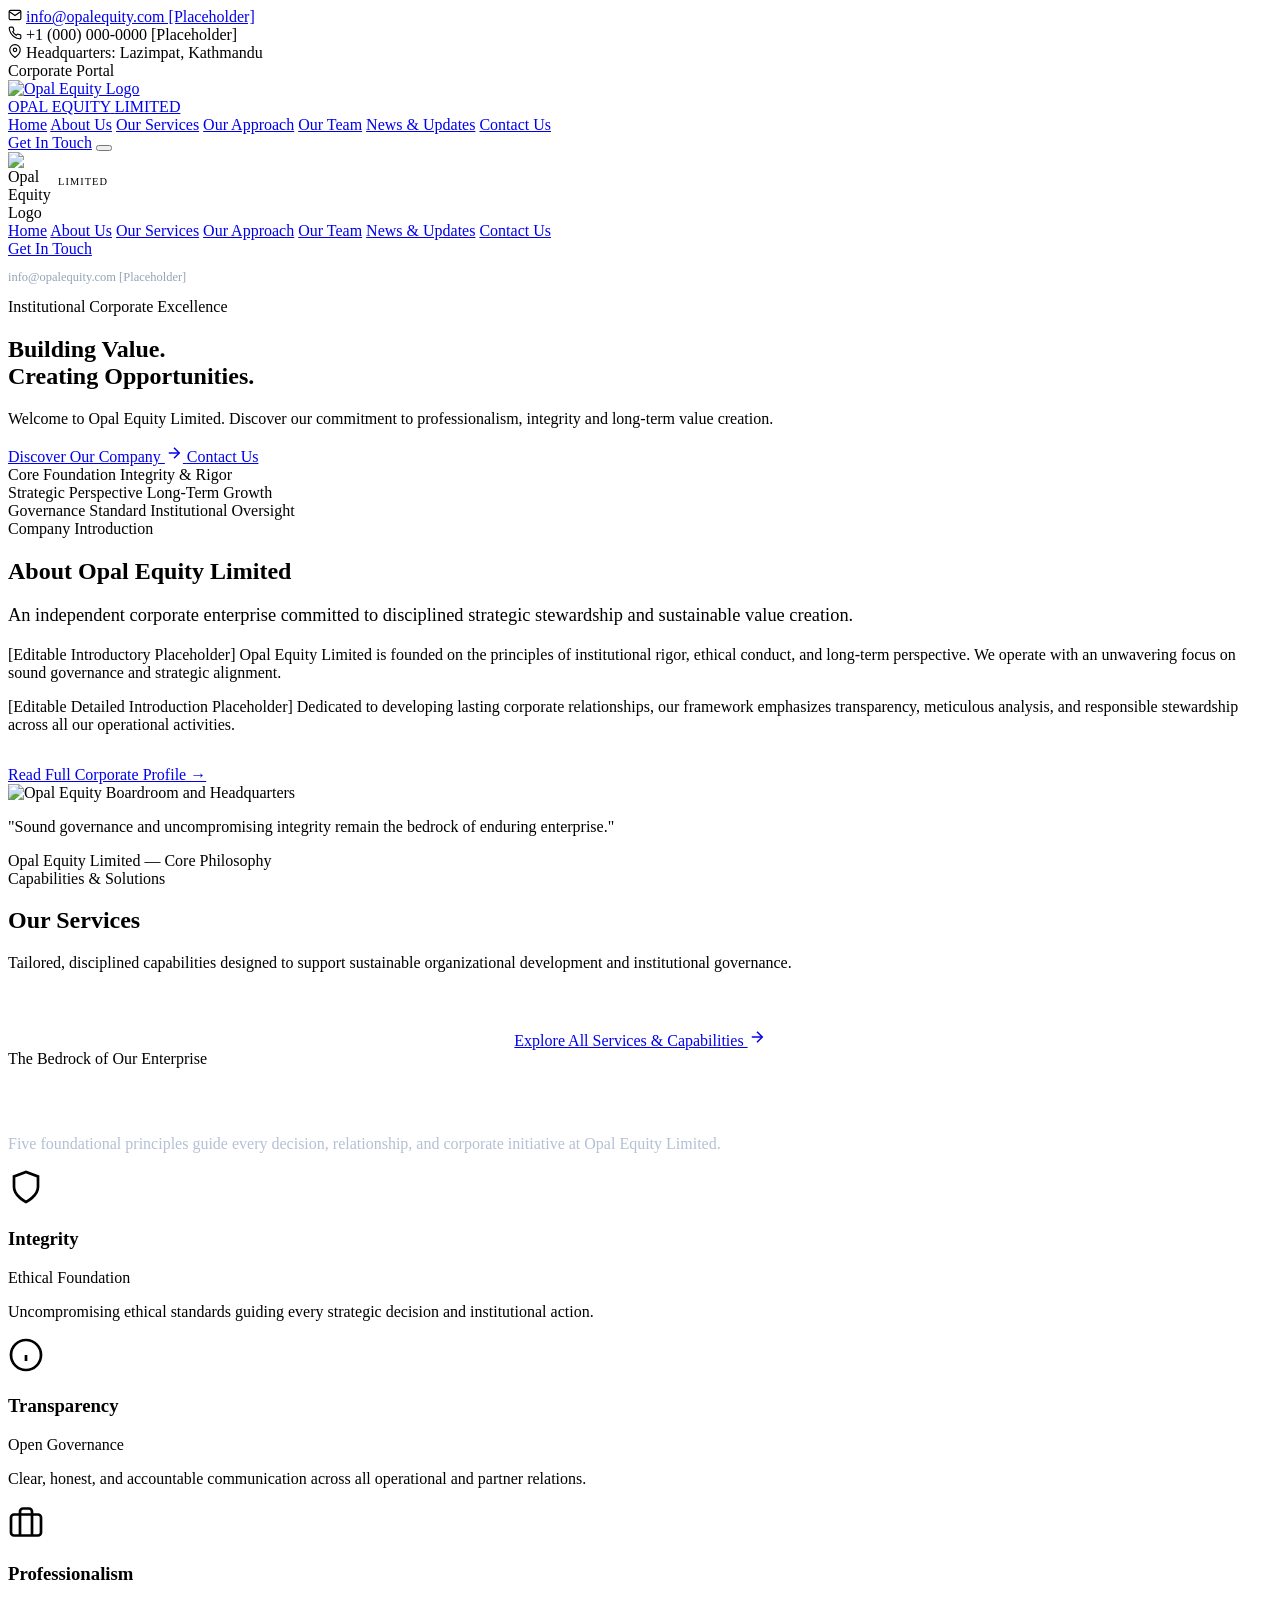
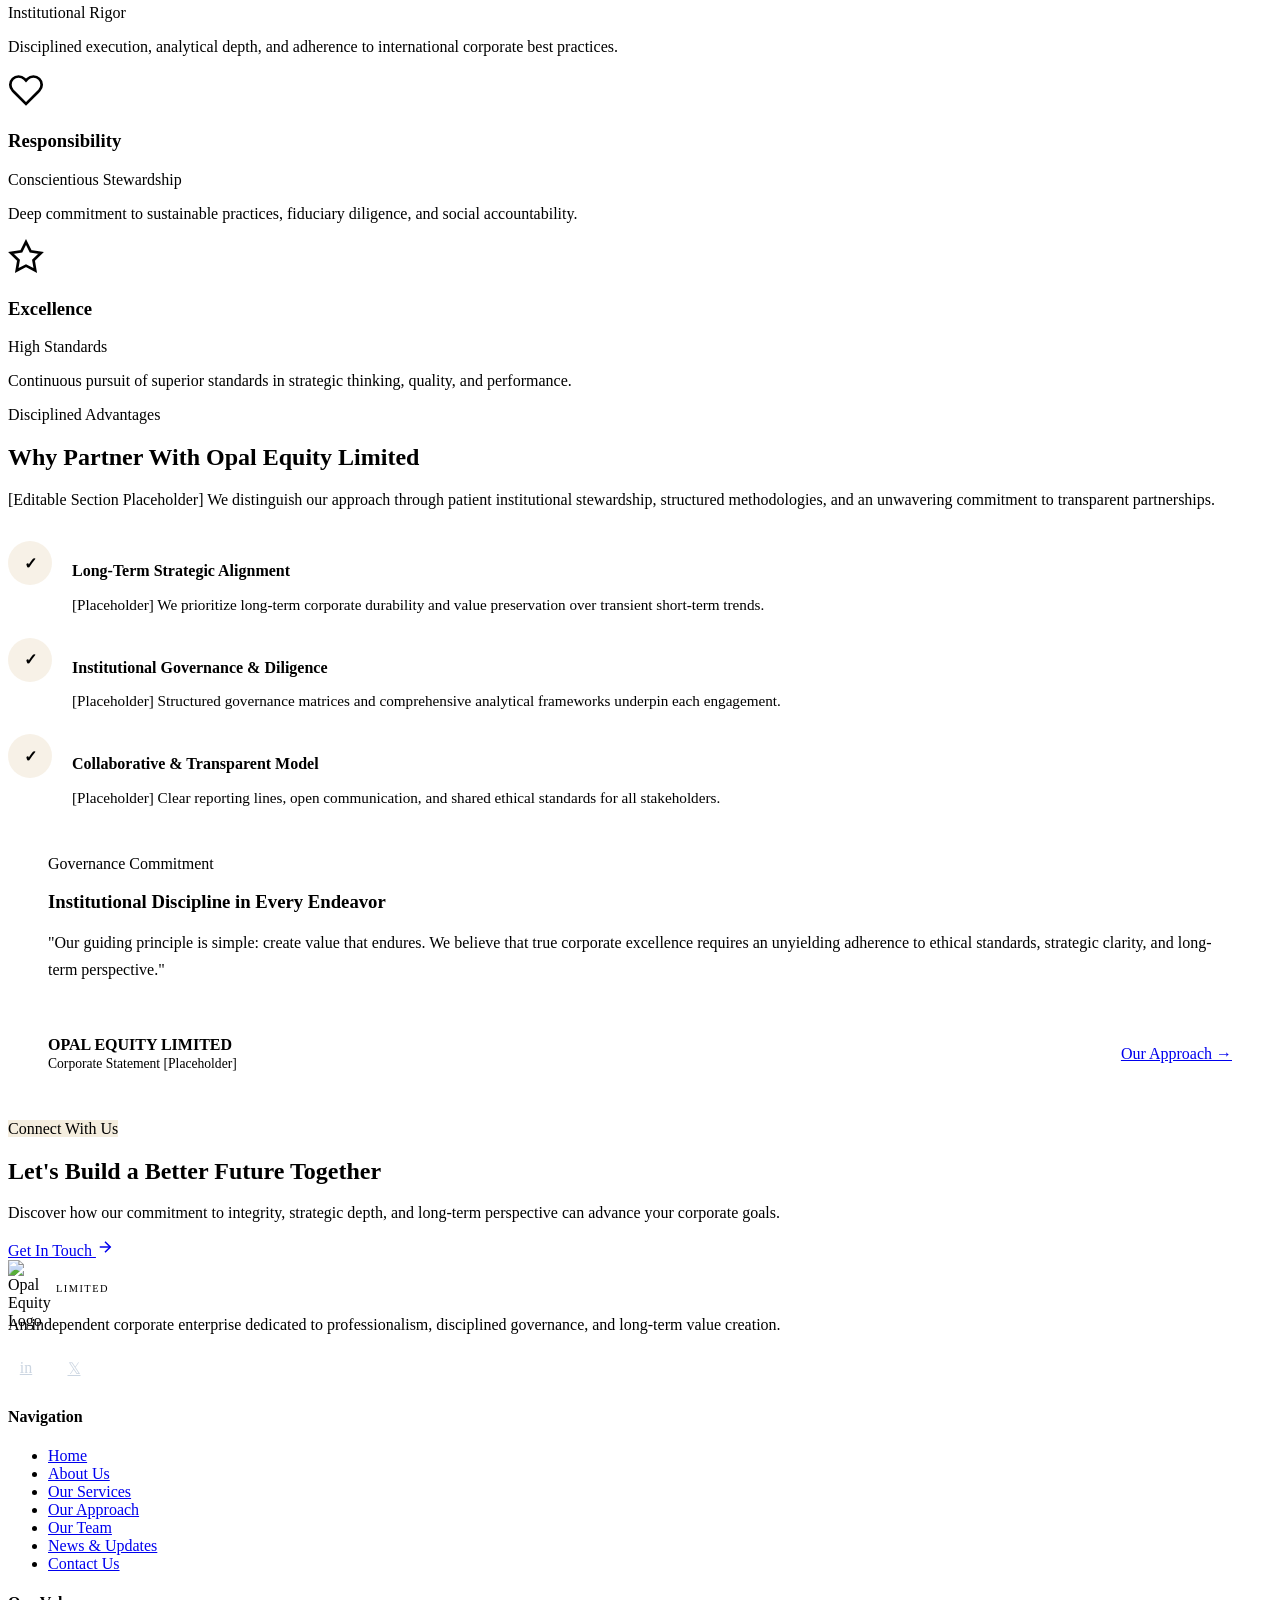
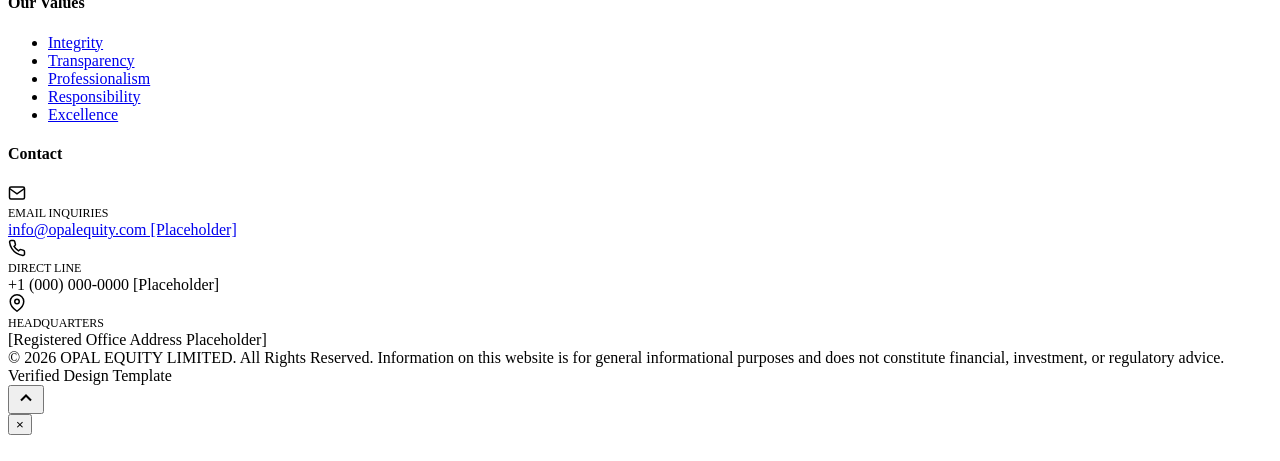
==== index.html @ 4bb08df6 "uploaded all file" ====
<!DOCTYPE html>
<html lang="en">

<head>
  <meta charset="UTF-8">
  <meta name="viewport" content="width=device-width, initial-scale=1.0">
  <title>OPAL EQUITY LIMITED — Building Value. Creating Opportunities.</title>
  <meta name="description"
    content="Welcome to Opal Equity Limited. Discover our commitment to professionalism, integrity and long-term value creation across international corporate initiatives.">
  <meta name="keywords"
    content="Opal Equity Limited, Corporate Advisory, Governance, Equity, Professional Stewardship, Strategic Thinking">

  <!-- Favicon / Brand Icon -->
  <link rel="icon" type="image/png" href="images/logo.png">

  <!-- Master Stylesheet -->
  <link rel="stylesheet" href="css/style.css">
</head>

<body>

  <!-- ==============================================================================
       TOP BAR (Direct Contact Placeholders & Status)
       ============================================================================== -->
  <div class="top-bar">
    <div class="container top-bar-inner">
      <div class="top-bar-left">
        <div class="top-bar-item">
          <!-- Email Placeholder -->
          <svg width="14" height="14" viewBox="0 0 24 24" fill="none" stroke="currentColor" stroke-width="2">
            <path d="M4 4h16c1.1 0 2 .9 2 2v12c0 1.1-.9 2-2 2H4c-1.1 0-2-.9-2-2V6c0-1.1.9-2 2-2z"></path>
            <polyline points="22,6 12,13 2,6"></polyline>
          </svg>
          <a href="mailto:info@opalequity.com" data-content-key="contact.email">info@opalequity.com [Placeholder]</a>
        </div>
        <div class="top-bar-item">
          <!-- Phone Placeholder -->
          <svg width="14" height="14" viewBox="0 0 24 24" fill="none" stroke="currentColor" stroke-width="2">
            <path
              d="M22 16.92v3a2 2 0 0 1-2.18 2 19.79 19.79 0 0 1-8.63-3.07 19.5 19.5 0 0 1-6-6 19.79 19.79 0 0 1-3.07-8.67A2 2 0 0 1 4.11 2h3a2 2 0 0 1 2 1.72 12.84 12.84 0 0 0 .7 2.81 2 2 0 0 1-.45 2.11L8.09 9.91a16 16 0 0 0 6 6l1.27-1.27a2 2 0 0 1 2.11-.45 12.84 12.84 0 0 0 2.81.7A2 2 0 0 1 22 16.92z">
            </path>
          </svg>
          <span data-content-key="contact.phone">+1 (000) 000-0000 [Placeholder]</span>
        </div>
      </div>
      <div class="top-bar-right">
        <div class="top-bar-item">
          <svg width="14" height="14" viewBox="0 0 24 24" fill="none" stroke="currentColor" stroke-width="2">
            <path d="M21 10c0 7-9 13-9 13s-9-6-9-13a9 9 0 0 1 18 0z"></path>
            <circle cx="12" cy="10" r="3"></circle>
          </svg>
          <span>Headquarters: Lazimpat, Kathmandu</span>
        </div>
        <span class="top-bar-badge">Corporate Portal</span>
      </div>
    </div>
  </div>

  <!-- ==============================================================================
       SITE HEADER & NAVIGATION MENU
       ============================================================================== -->
  <header class="site-header" id="site-header">
    <div class="container header-inner">
      <!-- Company Brand & Logo -->
      <a href="index.html" class="brand-logo" aria-label="Opal Equity Limited Home">
        <div class="brand-emblem">
          <img src="images/logo.png" alt="Opal Equity Logo">
        </div>
        <div class="brand-text-block">
          <span class="brand-title">OPAL EQUITY</span>
          <span class="brand-subtitle">LIMITED</span>
        </div>
      </a>

      <!-- Desktop Navigation Menu -->
      <nav class="nav-menu" aria-label="Primary Navigation">
        <a href="index.html" class="nav-link">Home</a>
        <a href="about.html" class="nav-link">About Us</a>
        <a href="services.html" class="nav-link">Our Services</a>
        <a href="approach.html" class="nav-link">Our Approach</a>
        <a href="team.html" class="nav-link">Our Team</a>
        <a href="news.html" class="nav-link">News & Updates</a>
        <a href="contact.html" class="nav-link">Contact Us</a>
      </nav>

      <!-- Header Action Button -->
      <div class="header-action">
        <a href="contact.html" class="btn btn-primary btn-sm">Get In Touch</a>

        <!-- Mobile Navigation Toggle Button -->
        <button class="mobile-nav-toggle" aria-label="Toggle navigation menu" aria-expanded="false">
          <span></span>
          <span></span>
          <span></span>
        </button>
      </div>
    </div>
  </header>

  <!-- Mobile Drawer Menu -->
  <div class="mobile-nav-backdrop"></div>
  <aside class="mobile-nav-drawer" aria-label="Mobile Navigation">
    <div>
      <div style="display: flex; align-items: center; gap: 0.75rem; margin-bottom: 2rem;">
        <div class="brand-emblem" style="width: 38px; height: 38px;">
          <img src="images/logo.png" alt="Opal Equity Logo">
        </div>
        <div>
          <div style="font-weight: 700; color: #fff; font-size: 1.05rem;">OPAL EQUITY</div>
          <div style="font-size: 0.65rem; color: var(--accent-gold); letter-spacing: 0.1em;">LIMITED</div>
        </div>
      </div>
      <nav class="mobile-nav-links">
        <a href="index.html" class="nav-link">Home</a>
        <a href="about.html" class="nav-link">About Us</a>
        <a href="services.html" class="nav-link">Our Services</a>
        <a href="approach.html" class="nav-link">Our Approach</a>
        <a href="team.html" class="nav-link">Our Team</a>
        <a href="news.html" class="nav-link">News & Updates</a>
        <a href="contact.html" class="nav-link">Contact Us</a>
      </nav>
    </div>
    <div class="mobile-drawer-footer">
      <a href="contact.html" class="btn btn-primary" style="width: 100%; margin-bottom: 1rem;">Get In Touch</a>
      <p style="font-size: 0.78rem; color: #94A3B8;">info@opalequity.com [Placeholder]</p>
    </div>
  </aside>

  <!-- ==============================================================================
       MAIN CONTENT
       ============================================================================== -->
  <main>

    <!-- SECTION 1: HERO SECTION -->
    <section class="hero-section" id="hero">
      <div class="hero-overlay-grid"></div>
      <div class="container">
        <div class="hero-content">
          <div class="hero-badge">
            <span class="hero-badge-dot"></span>
            <span>Institutional Corporate Excellence</span>
          </div>

          <!-- Main Hero Heading -->
          <h1 class="hero-title">Building Value.<br>Creating Opportunities.</h1>

          <!-- Subtitle -->
          <p class="hero-subtitle" data-content-key="company.heroSubtitle">
            Welcome to Opal Equity Limited. Discover our commitment to professionalism, integrity and long-term value
            creation.
          </p>

          <!-- Action Buttons -->
          <div class="btn-group">
            <a href="about.html" class="btn btn-primary">
              Discover Our Company
              <svg width="18" height="18" viewBox="0 0 24 24" fill="none" stroke="currentColor" stroke-width="2">
                <line x1="5" y1="12" x2="19" y2="12"></line>
                <polyline points="12 5 19 12 12 19"></polyline>
              </svg>
            </a>
            <a href="contact.html" class="btn btn-secondary">
              Contact Us
            </a>
          </div>

          <!-- Bottom Pillars Strip -->
          <div class="hero-pillars-strip">
            <div class="hero-pillar-item">
              <span class="hero-pillar-label">Core Foundation</span>
              <span class="hero-pillar-value">Integrity & Rigor</span>
            </div>
            <div class="hero-pillar-item">
              <span class="hero-pillar-label">Strategic Perspective</span>
              <span class="hero-pillar-value">Long-Term Growth</span>
            </div>
            <div class="hero-pillar-item">
              <span class="hero-pillar-label">Governance Standard</span>
              <span class="hero-pillar-value">Institutional Oversight</span>
            </div>
          </div>
        </div>
      </div>
    </section>

    <!-- SECTION 2: COMPANY INTRODUCTION -->
    <section class="section section-white" id="intro">
      <div class="container">
        <div class="grid-2">
          <div>
            <span class="section-subtitle">Company Introduction</span>
            <h2 class="section-title">About Opal Equity Limited</h2>
            <div class="gold-divider"></div>

            <!-- Introductory paragraph placeholder -->
            <p style="font-size: 1.15rem; font-weight: 500; color: var(--primary-navy); margin-bottom: 1.25rem;">
              An independent corporate enterprise committed to disciplined strategic stewardship and sustainable value
              creation.
            </p>
            <p data-content-key="company.introSummary">
              [Editable Introductory Placeholder] Opal Equity Limited is founded on the principles of institutional
              rigor, ethical conduct, and long-term perspective. We operate with an unwavering focus on sound governance
              and strategic alignment.
            </p>
            <p data-content-key="company.introFull">
              [Editable Detailed Introduction Placeholder] Dedicated to developing lasting corporate relationships, our
              framework emphasizes transparency, meticulous analysis, and responsible stewardship across all our
              operational activities.
            </p>

            <div style="margin-top: 2rem;">
              <a href="about.html" class="btn btn-outline-navy">
                Read Full Corporate Profile →
              </a>
            </div>
          </div>

          <!-- Intro Media / Visual Card -->
          <div>
            <div class="about-image-frame">
              <img src="images/about-image.jpg" alt="Opal Equity Boardroom and Headquarters" loading="lazy">
              <div class="about-quote-card">
                <p>"Sound governance and uncompromising integrity remain the bedrock of enduring enterprise."</p>
                <div class="about-quote-author">Opal Equity Limited — Core Philosophy</div>
              </div>
            </div>
          </div>
        </div>
      </div>
    </section>

    <!-- SECTION 3: OUR SERVICES (Preview Section) -->
    <section class="section section-light" id="services">
      <div class="container">
        <div class="section-header text-center">
          <span class="section-subtitle">Capabilities & Solutions</span>
          <h2 class="section-title">Our Services</h2>
          <div class="gold-divider"></div>
          <p class="section-description">
            Tailored, disciplined capabilities designed to support sustainable organizational development and
            institutional governance.
          </p>
        </div>

        <!-- Dynamic Services Grid (Populated via content.js or fallback) -->
        <div class="grid-3" id="opal-home-services-grid">
          <!-- Service cards are automatically rendered from js/content.js -->
        </div>

        <div style="text-align: center; margin-top: 3.5rem;">
          <a href="services.html" class="btn btn-primary">
            Explore All Services & Capabilities
            <svg width="18" height="18" viewBox="0 0 24 24" fill="none" stroke="currentColor" stroke-width="2">
              <line x1="5" y1="12" x2="19" y2="12"></line>
              <polyline points="12 5 19 12 12 19"></polyline>
            </svg>
          </a>
        </div>
      </div>
    </section>

    <!-- SECTION 4: OUR VALUES -->
    <section class="section section-dark" id="values">
      <div class="container">
        <div class="section-header text-center">
          <span class="section-subtitle">The Bedrock of Our Enterprise</span>
          <h2 class="section-title" style="color: #fff;">Our Core Values</h2>
          <div class="gold-divider"></div>
          <p class="section-description" style="color: #B4C0D4;">
            Five foundational principles guide every decision, relationship, and corporate initiative at Opal Equity
            Limited.
          </p>
        </div>

        <div class="grid-5">
          <!-- 1. Integrity -->
          <div class="value-card card-dark">
            <div class="value-card-icon">
              <svg width="36" height="36" viewBox="0 0 24 24" fill="none" stroke="currentColor" stroke-width="1.8">
                <path d="M12 22s8-4 8-10V5l-8-3-8 3v7c0 6 8 10 8 10z"></path>
              </svg>
            </div>
            <h3 class="value-card-title">Integrity</h3>
            <div class="value-card-subtitle">Ethical Foundation</div>
            <p class="value-card-desc">Uncompromising ethical standards guiding every strategic decision and
              institutional action.</p>
          </div>

          <!-- 2. Transparency -->
          <div class="value-card card-dark">
            <div class="value-card-icon">
              <svg width="36" height="36" viewBox="0 0 24 24" fill="none" stroke="currentColor" stroke-width="1.8">
                <circle cx="12" cy="12" r="10"></circle>
                <line x1="12" y1="16" x2="12" y2="12"></line>
                <line x1="12" y1="8" x2="12.01" y2="8"></line>
              </svg>
            </div>
            <h3 class="value-card-title">Transparency</h3>
            <div class="value-card-subtitle">Open Governance</div>
            <p class="value-card-desc">Clear, honest, and accountable communication across all operational and partner
              relations.</p>
          </div>

          <!-- 3. Professionalism -->
          <div class="value-card card-dark">
            <div class="value-card-icon">
              <svg width="36" height="36" viewBox="0 0 24 24" fill="none" stroke="currentColor" stroke-width="1.8">
                <rect x="2" y="7" width="20" height="14" rx="2" ry="2"></rect>
                <path d="M16 21V5a2 2 0 0 0-2-2h-4a2 2 0 0 0-2 2v16"></path>
              </svg>
            </div>
            <h3 class="value-card-title">Professionalism</h3>
            <div class="value-card-subtitle">Institutional Rigor</div>
            <p class="value-card-desc">Disciplined execution, analytical depth, and adherence to international corporate
              best practices.</p>
          </div>

          <!-- 4. Responsibility -->
          <div class="value-card card-dark">
            <div class="value-card-icon">
              <svg width="36" height="36" viewBox="0 0 24 24" fill="none" stroke="currentColor" stroke-width="1.8">
                <path
                  d="M20.84 4.61a5.5 5.5 0 0 0-7.78 0L12 5.67l-1.06-1.06a5.5 5.5 0 0 0-7.78 7.78l1.06 1.06L12 21.23l7.78-7.78 1.06-1.06a5.5 5.5 0 0 0 0-7.78z">
                </path>
              </svg>
            </div>
            <h3 class="value-card-title">Responsibility</h3>
            <div class="value-card-subtitle">Conscientious Stewardship</div>
            <p class="value-card-desc">Deep commitment to sustainable practices, fiduciary diligence, and social
              accountability.</p>
          </div>

          <!-- 5. Excellence -->
          <div class="value-card card-dark">
            <div class="value-card-icon">
              <svg width="36" height="36" viewBox="0 0 24 24" fill="none" stroke="currentColor" stroke-width="1.8">
                <polygon
                  points="12 2 15.09 8.26 22 9.27 17 14.14 18.18 21.02 12 17.77 5.82 21.02 7 14.14 2 9.27 8.91 8.26 12 2">
                </polygon>
              </svg>
            </div>
            <h3 class="value-card-title">Excellence</h3>
            <div class="value-card-subtitle">High Standards</div>
            <p class="value-card-desc">Continuous pursuit of superior standards in strategic thinking, quality, and
              performance.</p>
          </div>
        </div>
      </div>
    </section>

    <!-- SECTION 5: WHY CHOOSE US -->
    <section class="section section-white" id="why-choose-us">
      <div class="container">
        <div class="grid-2">
          <div>
            <span class="section-subtitle">Disciplined Advantages</span>
            <h2 class="section-title">Why Partner With Opal Equity Limited</h2>
            <div class="gold-divider"></div>

            <p style="margin-bottom: 2rem;">
              [Editable Section Placeholder] We distinguish our approach through patient institutional stewardship,
              structured methodologies, and an unwavering commitment to transparent partnerships.
            </p>

            <div style="display: flex; flex-direction: column; gap: 1.5rem;">
              <div style="display: flex; gap: 1.25rem;">
                <div
                  style="width: 44px; height: 44px; border-radius: 50%; background: rgba(198, 164, 92, 0.15); display: flex; align-items: center; justify-content: center; color: var(--accent-gold); flex-shrink: 0; font-weight: bold;">
                  ✓
                </div>
                <div>
                  <h4 style="margin-bottom: 0.3rem;">Long-Term Strategic Alignment</h4>
                  <p style="font-size: 0.95rem; color: var(--text-muted); margin-bottom: 0;">
                    [Placeholder] We prioritize long-term corporate durability and value preservation over transient
                    short-term trends.
                  </p>
                </div>
              </div>

              <div style="display: flex; gap: 1.25rem;">
                <div
                  style="width: 44px; height: 44px; border-radius: 50%; background: rgba(198, 164, 92, 0.15); display: flex; align-items: center; justify-content: center; color: var(--accent-gold); flex-shrink: 0; font-weight: bold;">
                  ✓
                </div>
                <div>
                  <h4 style="margin-bottom: 0.3rem;">Institutional Governance & Diligence</h4>
                  <p style="font-size: 0.95rem; color: var(--text-muted); margin-bottom: 0;">
                    [Placeholder] Structured governance matrices and comprehensive analytical frameworks underpin each
                    engagement.
                  </p>
                </div>
              </div>

              <div style="display: flex; gap: 1.25rem;">
                <div
                  style="width: 44px; height: 44px; border-radius: 50%; background: rgba(198, 164, 92, 0.15); display: flex; align-items: center; justify-content: center; color: var(--accent-gold); flex-shrink: 0; font-weight: bold;">
                  ✓
                </div>
                <div>
                  <h4 style="margin-bottom: 0.3rem;">Collaborative & Transparent Model</h4>
                  <p style="font-size: 0.95rem; color: var(--text-muted); margin-bottom: 0;">
                    [Placeholder] Clear reporting lines, open communication, and shared ethical standards for all
                    stakeholders.
                  </p>
                </div>
              </div>
            </div>
          </div>

          <!-- Feature Highlight Box -->
          <div>
            <div
              style="background: var(--bg-light); border: 1px solid var(--border-light); border-radius: var(--radius-md); padding: 3rem 2.5rem; position: relative; border-left: 4px solid var(--accent-gold);">
              <span class="placeholder-tag">Governance Commitment</span>
              <h3 style="margin-bottom: 1rem; color: var(--primary-navy);">Institutional Discipline in Every Endeavor
              </h3>
              <p style="color: var(--text-muted); font-size: 1rem; line-height: 1.7; margin-bottom: 1.75rem;">
                "Our guiding principle is simple: create value that endures. We believe that true corporate excellence
                requires an unyielding adherence to ethical standards, strategic clarity, and long-term perspective."
              </p>

              <div
                style="border-top: 1px solid var(--border-light); padding-top: 1.5rem; display: flex; justify-content: space-between; align-items: center;">
                <div>
                  <strong style="display: block; color: var(--primary-navy);">OPAL EQUITY LIMITED</strong>
                  <span style="font-size: 0.85rem; color: var(--accent-gold-dark);">Corporate Statement
                    [Placeholder]</span>
                </div>
                <a href="approach.html" class="learn-more-link">Our Approach →</a>
              </div>
            </div>
          </div>
        </div>
      </div>
    </section>

    <!-- SECTION 6: CALL TO ACTION (CTA) -->
    <section class="cta-banner">
      <div class="container cta-banner-content">
        <span class="placeholder-tag"
          style="background: rgba(198, 164, 92, 0.2); color: var(--accent-gold-light);">Connect With Us</span>
        <h2>Let's Build a Better Future Together</h2>
        <p>
          Discover how our commitment to integrity, strategic depth, and long-term perspective can advance your
          corporate goals.
        </p>
        <div>
          <a href="contact.html" class="btn btn-primary">
            Get In Touch
            <svg width="18" height="18" viewBox="0 0 24 24" fill="none" stroke="currentColor" stroke-width="2">
              <line x1="5" y1="12" x2="19" y2="12"></line>
              <polyline points="12 5 19 12 12 19"></polyline>
            </svg>
          </a>
        </div>
      </div>
    </section>

  </main>

  <!-- ==============================================================================
       FOOTER (Consistent Across All Pages)
       ============================================================================== -->
  <footer class="site-footer">
    <div class="container">
      <div class="footer-top">
        <!-- Col 1: Brand Info -->
        <div>
          <div style="display: flex; align-items: center; gap: 0.75rem; margin-bottom: 1.25rem;">
            <div class="brand-emblem" style="width: 36px; height: 36px;">
              <img src="images/logo.png" alt="Opal Equity Logo">
            </div>
            <div>
              <span
                style="font-family: var(--font-heading); font-weight: 700; color: #fff; font-size: 1.1rem; letter-spacing: 0.05em;">OPAL
                EQUITY</span>
              <span
                style="display: block; font-size: 0.65rem; color: var(--accent-gold); letter-spacing: 0.14em;">LIMITED</span>
            </div>
          </div>
          <p class="footer-desc">
            An independent corporate enterprise dedicated to professionalism, disciplined governance, and long-term
            value creation.
          </p>
          <div style="display: flex; gap: 0.75rem;">
            <!-- Social Placeholders -->
            <a href="#"
              style="width: 36px; height: 36px; border-radius: 50%; background: rgba(255, 255, 255, 0.08); display: flex; align-items: center; justify-content: center; color: #CBD5E1;"
              aria-label="LinkedIn Placeholder">in</a>
            <a href="#"
              style="width: 36px; height: 36px; border-radius: 50%; background: rgba(255, 255, 255, 0.08); display: flex; align-items: center; justify-content: center; color: #CBD5E1;"
              aria-label="Twitter Placeholder">𝕏</a>
          </div>
        </div>

        <!-- Col 2: Navigation Links -->
        <div>
          <h4 class="footer-col-title">Navigation</h4>
          <ul class="footer-links">
            <li><a href="index.html">Home</a></li>
            <li><a href="about.html">About Us</a></li>
            <li><a href="services.html">Our Services</a></li>
            <li><a href="approach.html">Our Approach</a></li>
            <li><a href="team.html">Our Team</a></li>
            <li><a href="news.html">News & Updates</a></li>
            <li><a href="contact.html">Contact Us</a></li>
          </ul>
        </div>

        <!-- Col 3: Core Governance & Approach -->
        <div>
          <h4 class="footer-col-title">Our Values</h4>
          <ul class="footer-links">
            <li><a href="approach.html#integrity">Integrity</a></li>
            <li><a href="approach.html#transparency">Transparency</a></li>
            <li><a href="approach.html#professionalism">Professionalism</a></li>
            <li><a href="approach.html#responsibility">Responsibility</a></li>
            <li><a href="approach.html#excellence">Excellence</a></li>
          </ul>
        </div>

        <!-- Col 4: Contact Information Placeholders -->
        <div>
          <h4 class="footer-col-title">Contact</h4>
          <div class="footer-contact-item">
            <svg width="18" height="18" viewBox="0 0 24 24" fill="none" stroke="currentColor" stroke-width="2">
              <path d="M4 4h16c1.1 0 2 .9 2 2v12c0 1.1-.9 2-2 2H4c-1.1 0-2-.9-2-2V6c0-1.1.9-2 2-2z"></path>
              <polyline points="22,6 12,13 2,6"></polyline>
            </svg>
            <div>
              <span
                style="display: block; font-size: 0.75rem; text-transform: uppercase; color: var(--accent-gold);">Email
                Inquiries</span>
              <a href="mailto:info@opalequity.com" data-content-key="contact.email">info@opalequity.com
                [Placeholder]</a>
            </div>
          </div>
          <div class="footer-contact-item">
            <svg width="18" height="18" viewBox="0 0 24 24" fill="none" stroke="currentColor" stroke-width="2">
              <path
                d="M22 16.92v3a2 2 0 0 1-2.18 2 19.79 19.79 0 0 1-8.63-3.07 19.5 19.5 0 0 1-6-6 19.79 19.79 0 0 1-3.07-8.67A2 2 0 0 1 4.11 2h3a2 2 0 0 1 2 1.72 12.84 12.84 0 0 0 .7 2.81 2 2 0 0 1-.45 2.11L8.09 9.91a16 16 0 0 0 6 6l1.27-1.27a2 2 0 0 1 2.11-.45 12.84 12.84 0 0 0 2.81.7A2 2 0 0 1 22 16.92z">
              </path>
            </svg>
            <div>
              <span
                style="display: block; font-size: 0.75rem; text-transform: uppercase; color: var(--accent-gold);">Direct
                Line</span>
              <span data-content-key="contact.phone">+1 (000) 000-0000 [Placeholder]</span>
            </div>
          </div>
          <div class="footer-contact-item">
            <svg width="18" height="18" viewBox="0 0 24 24" fill="none" stroke="currentColor" stroke-width="2">
              <path d="M21 10c0 7-9 13-9 13s-9-6-9-13a9 9 0 0 1 18 0z"></path>
              <circle cx="12" cy="10" r="3"></circle>
            </svg>
            <div>
              <span
                style="display: block; font-size: 0.75rem; text-transform: uppercase; color: var(--accent-gold);">Headquarters</span>
              <span>[Registered Office Address Placeholder]</span>
            </div>
          </div>
        </div>
      </div>

      <!-- Footer Bottom Strip -->
      <div class="footer-bottom">
        <div class="footer-bottom-inner">
          <div class="footer-legal-note">
            &copy; 2026 OPAL EQUITY LIMITED. All Rights Reserved. Information on this website is for general
            informational purposes and does not constitute financial, investment, or regulatory advice.
          </div>
          <div>
            <span class="placeholder-tag">Verified Design Template</span>
          </div>
        </div>
      </div>
    </div>
  </footer>

  <!-- Floating Back to Top Button -->
  <button class="back-to-top" aria-label="Back to top">
    <svg width="20" height="20" viewBox="0 0 24 24" fill="none" stroke="currentColor" stroke-width="2.5">
      <polyline points="18 15 12 9 6 15"></polyline>
    </svg>
  </button>

  <!-- Interactive Modal Container -->
  <div class="modal-overlay" id="opal-modal" role="dialog" aria-modal="true">
    <div class="modal-box">
      <button class="modal-close-btn" aria-label="Close dialog">&times;</button>
      <div class="modal-subtitle"
        style="font-size: 0.8rem; font-weight: 700; text-transform: uppercase; letter-spacing: 0.1em; color: var(--accent-gold); margin-bottom: 0.5rem;">
      </div>
      <h3 class="modal-title" style="font-size: 1.6rem; color: var(--primary-navy); margin-bottom: 1.5rem;"></h3>
      <div class="modal-body"></div>
    </div>
  </div>

  <!-- JavaScript Files -->
  <script src="js/content.js"></script>
  <script src="js/script.js"></script>
</body>

</html>
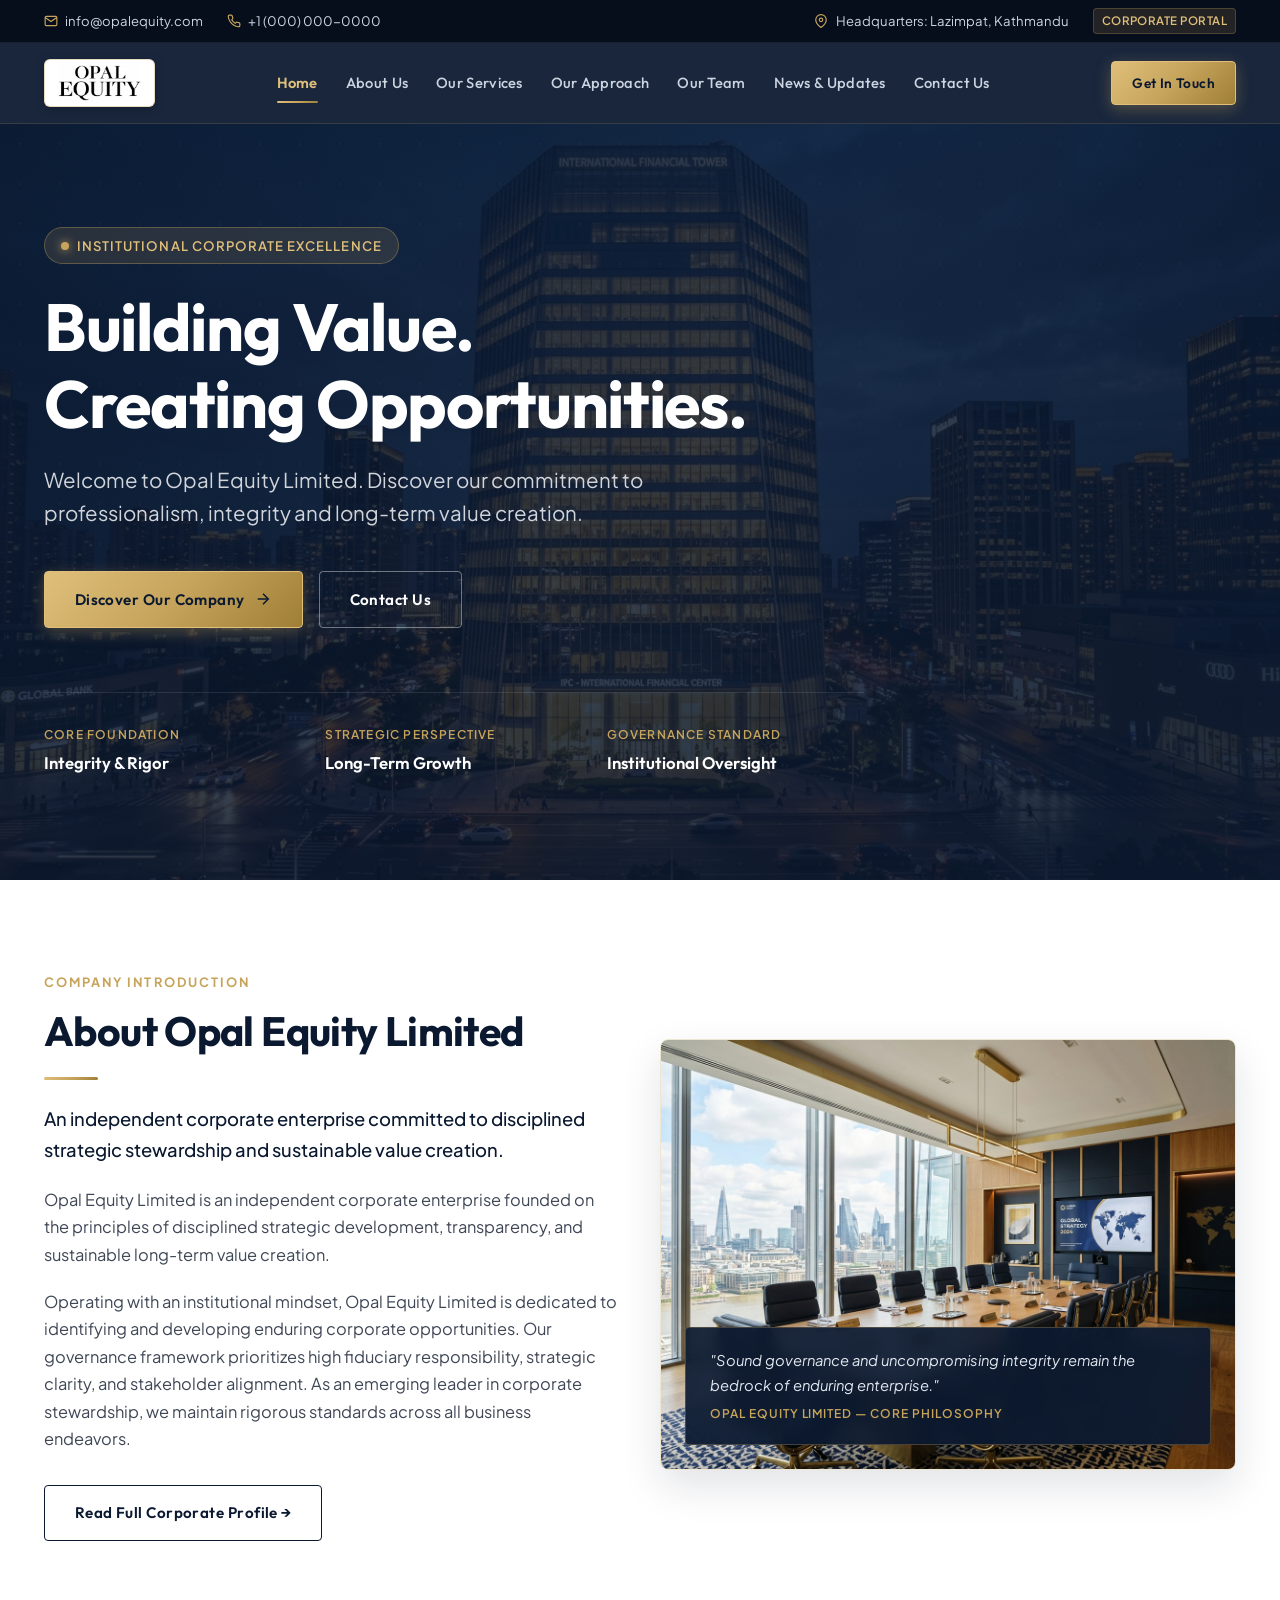
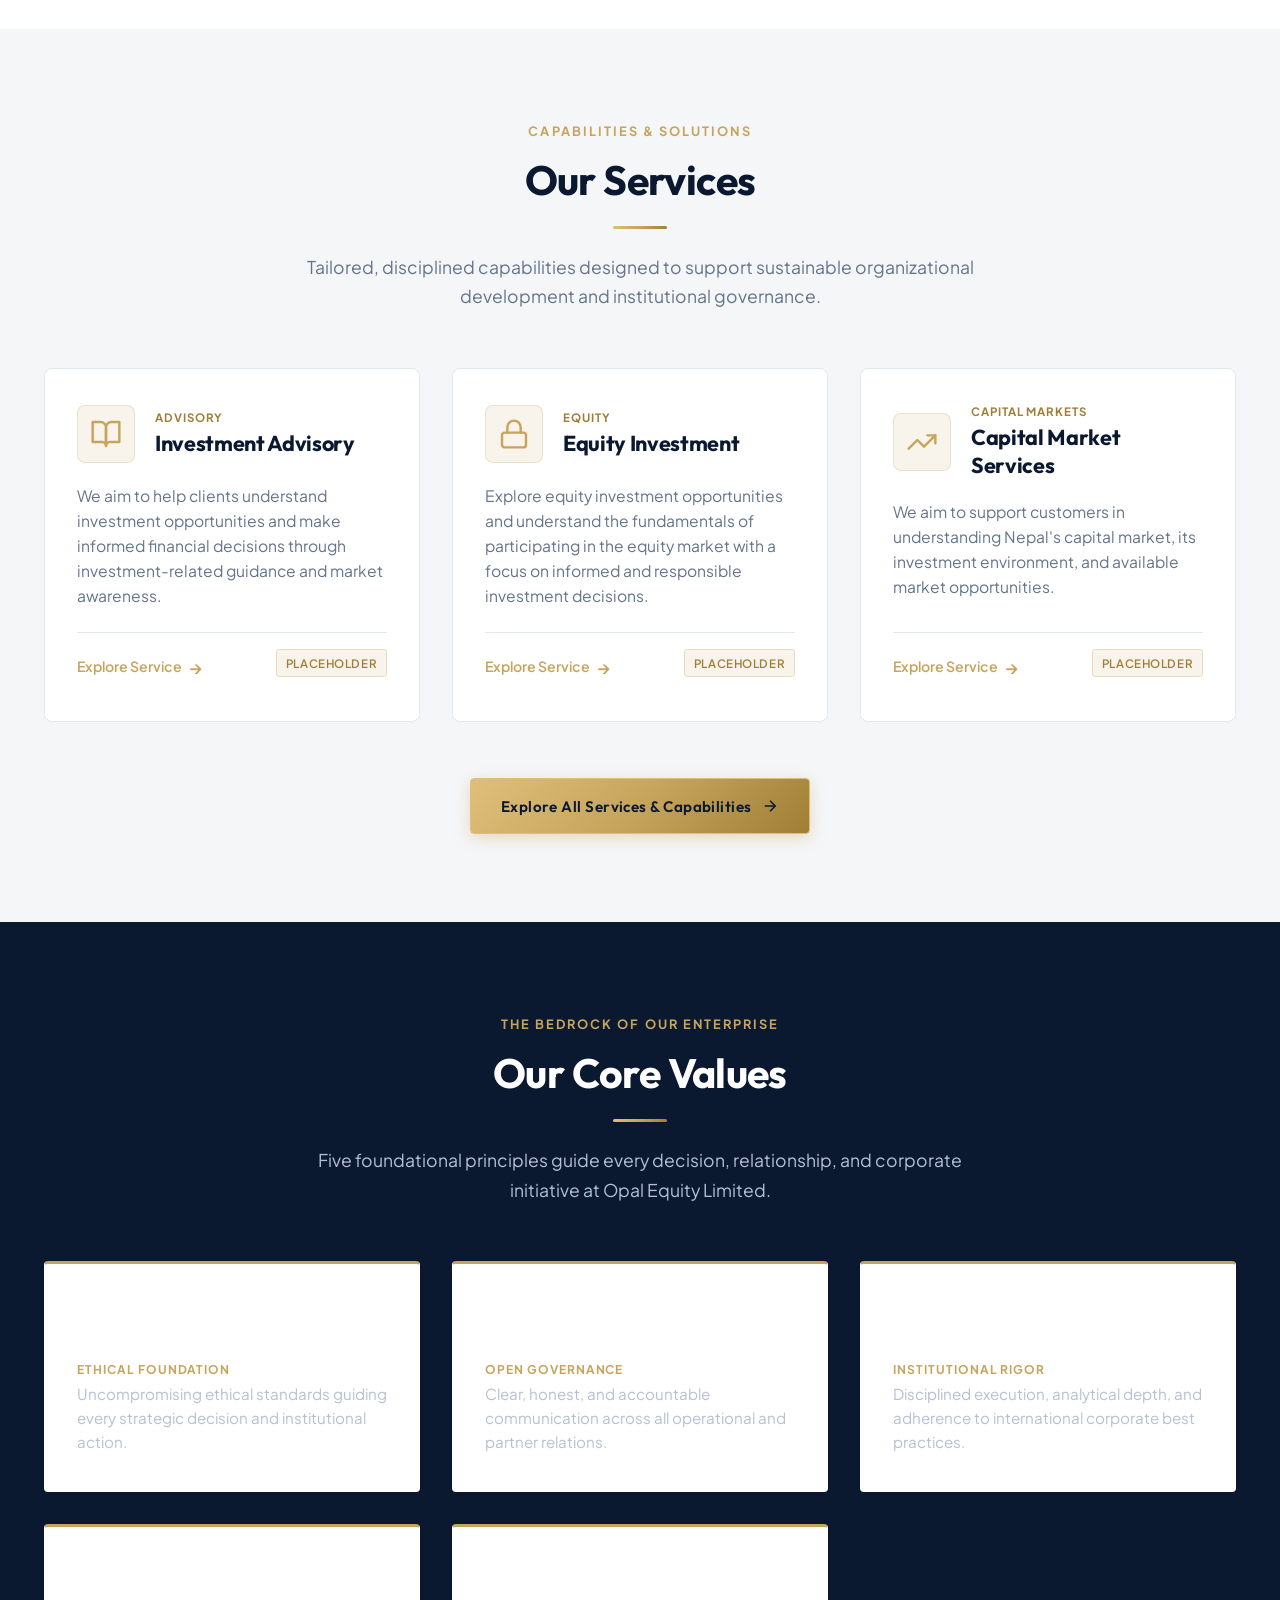
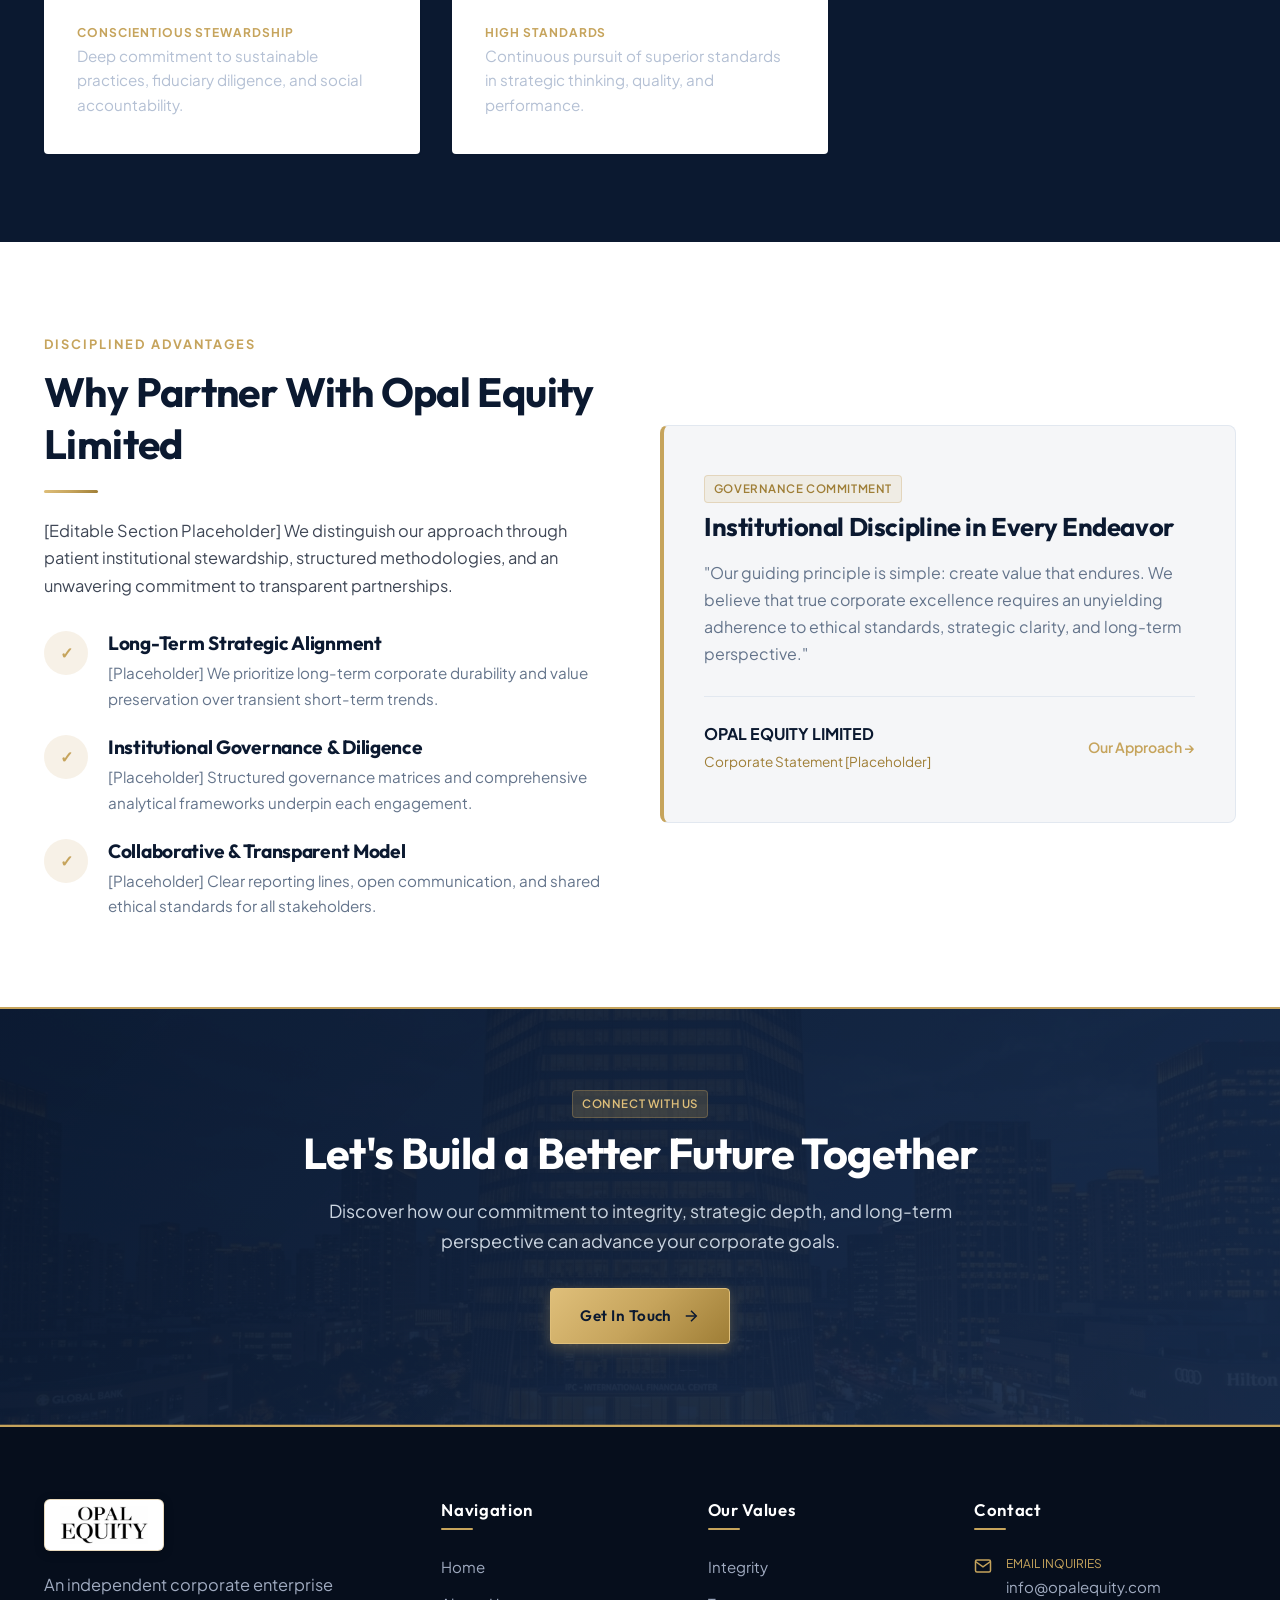
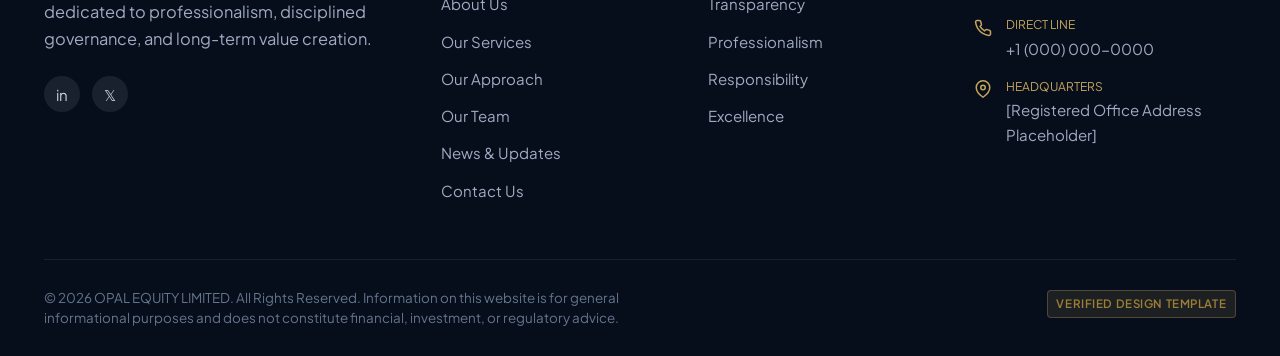
==== commit ff87731d: "Update logo in header and footer across all pages with newly provided logo" ====
--- a/index.html
+++ b/index.html
@@ -63,13 +63,7 @@
     <div class="container header-inner">
       <!-- Company Brand & Logo -->
       <a href="index.html" class="brand-logo" aria-label="Opal Equity Limited Home">
-        <div class="brand-emblem">
-          <img src="images/logo.png" alt="Opal Equity Logo">
-        </div>
-        <div class="brand-text-block">
-          <span class="brand-title">OPAL EQUITY</span>
-          <span class="brand-subtitle">LIMITED</span>
-        </div>
+        <img src="images/logo.png" alt="Opal Equity Logo" class="brand-logo-img">
       </a>
 
       <!-- Desktop Navigation Menu -->
@@ -101,14 +95,10 @@
   <div class="mobile-nav-backdrop"></div>
   <aside class="mobile-nav-drawer" aria-label="Mobile Navigation">
     <div>
-      <div style="display: flex; align-items: center; gap: 0.75rem; margin-bottom: 2rem;">
-        <div class="brand-emblem" style="width: 38px; height: 38px;">
-          <img src="images/logo.png" alt="Opal Equity Logo">
-        </div>
-        <div>
-          <div style="font-weight: 700; color: #fff; font-size: 1.05rem;">OPAL EQUITY</div>
-          <div style="font-size: 0.65rem; color: var(--accent-gold); letter-spacing: 0.1em;">LIMITED</div>
-        </div>
+      <div style="margin-bottom: 2rem;">
+        <a href="index.html" class="brand-logo" aria-label="Opal Equity Limited Home">
+          <img src="images/logo.png" alt="Opal Equity Logo" class="brand-logo-img">
+        </a>
       </div>
       <nav class="mobile-nav-links">
         <a href="index.html" class="nav-link">Home</a>
@@ -466,18 +456,9 @@
       <div class="footer-top">
         <!-- Col 1: Brand Info -->
         <div>
-          <div style="display: flex; align-items: center; gap: 0.75rem; margin-bottom: 1.25rem;">
-            <div class="brand-emblem" style="width: 36px; height: 36px;">
-              <img src="images/logo.png" alt="Opal Equity Logo">
-            </div>
-            <div>
-              <span
-                style="font-family: var(--font-heading); font-weight: 700; color: #fff; font-size: 1.1rem; letter-spacing: 0.05em;">OPAL
-                EQUITY</span>
-              <span
-                style="display: block; font-size: 0.65rem; color: var(--accent-gold); letter-spacing: 0.14em;">LIMITED</span>
-            </div>
-          </div>
+          <a href="index.html" class="brand-logo" style="margin-bottom: 1.25rem;" aria-label="Opal Equity Limited Home">
+            <img src="images/logo.png" alt="Opal Equity Logo" class="brand-logo-img brand-logo-footer">
+          </a>
           <p class="footer-desc">
             An independent corporate enterprise dedicated to professionalism, disciplined governance, and long-term
             value creation.
--- a/css/style.css
+++ b/css/style.css
@@ -0,0 +1,1824 @@
+/* ==============================================================================
+   OPAL EQUITY LIMITED — MASTER STYLESHEET (style.css)
+   Aesthetic: Premium International Corporate & Financial Enterprise
+   Colors: Deep Navy Blue (#0B1930) | White (#FFFFFF) | Elegant Gold (#C6A45C)
+   ============================================================================== */
+
+@import url('https://fonts.googleapis.com/css2?family=Outfit:wght@400;500;600;700&family=Plus+Jakarta+Sans:wght@300;400;500;600;700&family=Cinzel:wght@600;700&display=swap');
+
+/* --- 1. CSS CUSTOM PROPERTIES (DESIGN SYSTEM TOKENS) --- */
+:root {
+  /* Brand Palette */
+  --primary-navy: #0B1930;
+  --primary-navy-dark: #060e1c;
+  --primary-navy-surface: #12223e;
+  --primary-navy-light: #1c3258;
+  
+  --secondary-white: #FFFFFF;
+  --bg-light: #F5F6F8;
+  --bg-subtle: #EEF1F5;
+  --bg-card: #FFFFFF;
+  
+  --accent-gold: #C6A45C;
+  --accent-gold-light: #DFBF7A;
+  --accent-gold-dark: #9F7E36;
+  --accent-gold-glow: rgba(198, 164, 92, 0.25);
+  --accent-gold-gradient: linear-gradient(135deg, #DFBF7A 0%, #C6A45C 50%, #9F7E36 100%);
+  
+  --text-dark: #252B35;
+  --text-body: #3F4756;
+  --text-muted: #64748B;
+  --text-light: #94A3B8;
+  --text-white: #FFFFFF;
+  
+  --border-light: #E2E8F0;
+  --border-subtle: #CBD5E1;
+  --border-gold-subtle: rgba(198, 164, 92, 0.28);
+  
+  /* Elevation & Shadows */
+  --shadow-xs: 0 1px 3px rgba(11, 25, 48, 0.05);
+  --shadow-sm: 0 4px 12px rgba(11, 25, 48, 0.06);
+  --shadow-md: 0 8px 24px rgba(11, 25, 48, 0.08);
+  --shadow-lg: 0 16px 40px rgba(11, 25, 48, 0.12);
+  --shadow-gold: 0 8px 25px rgba(198, 164, 92, 0.25);
+  --shadow-navy: 0 12px 35px rgba(11, 25, 48, 0.35);
+
+  /* Typography */
+  --font-heading: 'Outfit', sans-serif;
+  --font-serif: 'Cinzel', serif;
+  --font-body: 'Plus Jakarta Sans', -apple-system, BlinkMacSystemFont, 'Segoe UI', Roboto, sans-serif;
+
+  /* Layout & Sizing */
+  --container-max: 1240px;
+  --container-narrow: 900px;
+  --header-height: 80px;
+  --topbar-height: 40px;
+  --radius-sm: 4px;
+  --radius-md: 8px;
+  --radius-lg: 14px;
+  --radius-xl: 20px;
+
+  /* Transitions */
+  --transition-fast: 0.18s ease;
+  --transition-normal: 0.3s cubic-bezier(0.16, 1, 0.3, 1);
+  --transition-slow: 0.5s cubic-bezier(0.16, 1, 0.3, 1);
+}
+
+/* --- 2. RESET & BASE STYLES --- */
+*, *::before, *::after {
+  box-sizing: border-box;
+  margin: 0;
+  padding: 0;
+}
+
+html {
+  font-size: 16px;
+  scroll-behavior: smooth;
+  -webkit-text-size-adjust: 100%;
+}
+
+body {
+  font-family: var(--font-body);
+  color: var(--text-body);
+  background-color: var(--bg-light);
+  line-height: 1.68;
+  font-weight: 400;
+  overflow-x: hidden;
+  min-height: 100vh;
+  display: flex;
+  flex-direction: column;
+}
+
+main {
+  flex: 1 0 auto;
+}
+
+img, svg {
+  display: block;
+  max-width: 100%;
+  height: auto;
+}
+
+a {
+  color: inherit;
+  text-decoration: none;
+  transition: var(--transition-normal);
+}
+
+button, input, textarea, select {
+  font: inherit;
+  color: inherit;
+}
+
+button {
+  cursor: pointer;
+  border: none;
+  background: none;
+}
+
+ul, ol {
+  list-style: none;
+}
+
+/* Accessibility focus ring */
+:focus-visible {
+  outline: 2px solid var(--accent-gold);
+  outline-offset: 3px;
+}
+
+/* --- 3. TYPOGRAPHY SYSTEM --- */
+h1, h2, h3, h4, h5, h6 {
+  font-family: var(--font-heading);
+  color: var(--primary-navy);
+  font-weight: 700;
+  line-height: 1.25;
+  letter-spacing: -0.015em;
+}
+
+h1 { font-size: clamp(2.3rem, 4.5vw, 3.6rem); }
+h2 { font-size: clamp(1.8rem, 3.2vw, 2.6rem); }
+h3 { font-size: clamp(1.3rem, 2vw, 1.65rem); }
+h4 { font-size: 1.2rem; }
+h5 { font-size: 1.05rem; }
+h6 { font-size: 0.95rem; }
+
+p {
+  margin-bottom: 1.2rem;
+  font-size: 1.025rem;
+}
+
+p:last-child {
+  margin-bottom: 0;
+}
+
+.text-gold {
+  color: var(--accent-gold) !important;
+}
+
+.text-navy {
+  color: var(--primary-navy) !important;
+}
+
+.text-muted {
+  color: var(--text-muted) !important;
+}
+
+.text-white {
+  color: var(--text-white) !important;
+}
+
+/* --- 4. GLOBAL UTILITIES & COMPONENTS --- */
+.container {
+  width: 100%;
+  max-width: var(--container-max);
+  margin-left: auto;
+  margin-right: auto;
+  padding-left: 1.5rem;
+  padding-right: 1.5rem;
+}
+
+.container-narrow {
+  width: 100%;
+  max-width: var(--container-narrow);
+  margin-left: auto;
+  margin-right: auto;
+  padding-left: 1.5rem;
+  padding-right: 1.5rem;
+}
+
+.section {
+  padding: 5.5rem 0;
+  position: relative;
+}
+
+.section-dark {
+  background-color: var(--primary-navy);
+  color: var(--text-white);
+}
+
+.section-dark h1,
+.section-dark h2,
+.section-dark h3,
+.section-dark h4 {
+  color: var(--text-white);
+}
+
+.section-dark p {
+  color: #B4C0D4;
+}
+
+.section-light {
+  background-color: var(--bg-light);
+}
+
+.section-white {
+  background-color: var(--secondary-white);
+}
+
+/* Section Header Typography */
+.section-header {
+  margin-bottom: 3.5rem;
+}
+
+.section-header.text-center {
+  text-align: center;
+  max-width: 760px;
+  margin-left: auto;
+  margin-right: auto;
+}
+
+.section-subtitle {
+  display: inline-block;
+  font-size: 0.8rem;
+  font-weight: 700;
+  text-transform: uppercase;
+  letter-spacing: 0.16em;
+  color: var(--accent-gold);
+  margin-bottom: 0.75rem;
+  position: relative;
+}
+
+.section-title {
+  position: relative;
+  margin-bottom: 1.1rem;
+}
+
+.section-description {
+  font-size: 1.1rem;
+  color: var(--text-muted);
+  max-width: 680px;
+  margin-left: auto;
+  margin-right: auto;
+}
+
+.gold-divider {
+  width: 54px;
+  height: 3px;
+  background: var(--accent-gold-gradient);
+  margin: 1.25rem 0 1.5rem 0;
+  border-radius: 2px;
+}
+
+.text-center .gold-divider {
+  margin-left: auto;
+  margin-right: auto;
+}
+
+/* Elegant Placeholder Badge */
+.placeholder-tag {
+  display: inline-flex;
+  align-items: center;
+  gap: 0.35rem;
+  background: rgba(198, 164, 92, 0.12);
+  color: var(--accent-gold-dark);
+  border: 1px solid rgba(198, 164, 92, 0.3);
+  font-size: 0.72rem;
+  font-weight: 600;
+  text-transform: uppercase;
+  letter-spacing: 0.05em;
+  padding: 0.2rem 0.55rem;
+  border-radius: var(--radius-sm);
+  margin-bottom: 0.5rem;
+}
+
+.section-dark .placeholder-tag {
+  background: rgba(198, 164, 92, 0.18);
+  color: var(--accent-gold-light);
+  border-color: rgba(198, 164, 92, 0.4);
+}
+
+/* Buttons */
+.btn {
+  display: inline-flex;
+  align-items: center;
+  justify-content: center;
+  gap: 0.6rem;
+  font-family: var(--font-heading);
+  font-weight: 600;
+  font-size: 0.95rem;
+  letter-spacing: 0.03em;
+  padding: 0.9rem 1.85rem;
+  border-radius: var(--radius-sm);
+  transition: var(--transition-normal);
+  text-decoration: none;
+  white-space: nowrap;
+  position: relative;
+  overflow: hidden;
+}
+
+.btn-primary {
+  background: var(--accent-gold-gradient);
+  color: var(--primary-navy);
+  box-shadow: 0 4px 15px rgba(198, 164, 92, 0.35);
+  border: 1px solid var(--accent-gold-light);
+}
+
+.btn-primary:hover {
+  transform: translateY(-2px);
+  box-shadow: 0 8px 25px rgba(198, 164, 92, 0.45);
+  color: var(--primary-navy);
+}
+
+.btn-secondary {
+  background: transparent;
+  color: var(--text-white);
+  border: 1px solid rgba(255, 255, 255, 0.4);
+}
+
+.btn-secondary:hover {
+  background: rgba(255, 255, 255, 0.08);
+  border-color: var(--secondary-white);
+  color: var(--text-white);
+  transform: translateY(-2px);
+}
+
+.btn-outline-navy {
+  background: transparent;
+  color: var(--primary-navy);
+  border: 1.5px solid var(--primary-navy);
+}
+
+.btn-outline-navy:hover {
+  background: var(--primary-navy);
+  color: var(--text-white);
+  transform: translateY(-2px);
+}
+
+.btn-outline-gold {
+  background: transparent;
+  color: var(--accent-gold);
+  border: 1.5px solid var(--accent-gold);
+}
+
+.btn-outline-gold:hover {
+  background: var(--accent-gold);
+  color: var(--primary-navy);
+  transform: translateY(-2px);
+}
+
+.btn-sm {
+  padding: 0.6rem 1.25rem;
+  font-size: 0.85rem;
+}
+
+.btn-group {
+  display: flex;
+  flex-wrap: wrap;
+  gap: 1rem;
+  align-items: center;
+}
+
+/* --- 5. TOP NOTIFICATION / CONTACT BAR --- */
+.top-bar {
+  background-color: var(--primary-navy-dark);
+  color: #94A3B8;
+  font-size: 0.82rem;
+  border-bottom: 1px solid rgba(255, 255, 255, 0.08);
+  padding: 0.5rem 0;
+  position: relative;
+  z-index: 102;
+}
+
+.top-bar-inner {
+  display: flex;
+  justify-content: space-between;
+  align-items: center;
+  flex-wrap: wrap;
+  gap: 0.75rem;
+}
+
+.top-bar-left, .top-bar-right {
+  display: flex;
+  align-items: center;
+  gap: 1.5rem;
+  flex-wrap: wrap;
+}
+
+.top-bar-item {
+  display: inline-flex;
+  align-items: center;
+  gap: 0.45rem;
+  color: #CBD5E1;
+}
+
+.top-bar-item svg {
+  color: var(--accent-gold);
+  flex-shrink: 0;
+}
+
+.top-bar-item a:hover {
+  color: var(--accent-gold);
+}
+
+.top-bar-badge {
+  background: rgba(198, 164, 92, 0.15);
+  color: var(--accent-gold-light);
+  padding: 0.15rem 0.5rem;
+  border-radius: var(--radius-sm);
+  font-size: 0.72rem;
+  font-weight: 600;
+  letter-spacing: 0.04em;
+  text-transform: uppercase;
+  border: 1px solid rgba(198, 164, 92, 0.25);
+}
+
+/* --- 6. MAIN SITE HEADER & NAVIGATION --- */
+.site-header {
+  position: sticky;
+  top: 0;
+  width: 100%;
+  background: rgba(11, 25, 48, 0.94);
+  backdrop-filter: blur(14px);
+  -webkit-backdrop-filter: blur(14px);
+  border-bottom: 1px solid rgba(198, 164, 92, 0.18);
+  z-index: 100;
+  transition: var(--transition-normal);
+}
+
+.site-header.scrolled {
+  background: rgba(11, 25, 48, 0.98);
+  box-shadow: 0 4px 20px rgba(0, 0, 0, 0.25);
+}
+
+.header-inner {
+  display: flex;
+  align-items: center;
+  justify-content: space-between;
+  height: var(--header-height);
+}
+
+/* Logo Styling */
+.brand-logo {
+  display: inline-flex;
+  align-items: center;
+  text-decoration: none;
+  transition: opacity var(--transition-fast);
+}
+
+.brand-logo:hover {
+  opacity: 0.95;
+}
+
+.brand-logo-img {
+  height: 48px;
+  width: auto;
+  max-height: 48px;
+  max-width: 140px;
+  aspect-ratio: 1024 / 442;
+  object-fit: contain;
+  display: block;
+  background-color: #ffffff;
+  padding: 5px 10px;
+  border-radius: 6px;
+  border: 1px solid rgba(198, 164, 92, 0.4);
+  box-shadow: 0 2px 10px rgba(0, 0, 0, 0.25);
+  transition: transform var(--transition-fast), box-shadow var(--transition-fast), border-color var(--transition-fast);
+}
+
+.brand-logo:hover .brand-logo-img {
+  transform: translateY(-1px);
+  box-shadow: 0 4px 14px rgba(198, 164, 92, 0.35);
+  border-color: var(--accent-gold);
+}
+
+.brand-logo-footer {
+  height: 52px;
+  max-height: 54px;
+  max-width: 155px;
+  padding: 6px 12px;
+}
+
+.brand-emblem {
+  width: auto;
+  height: 48px;
+  background: #ffffff;
+  border: 1px solid rgba(198, 164, 92, 0.4);
+  border-radius: 6px;
+  display: flex;
+  align-items: center;
+  justify-content: center;
+  padding: 5px 10px;
+  box-shadow: 0 2px 10px rgba(198, 164, 92, 0.25);
+  position: relative;
+  overflow: hidden;
+  flex-shrink: 0;
+}
+
+.brand-emblem img {
+  width: auto;
+  height: 100%;
+  max-height: 100%;
+  object-fit: contain;
+  display: block;
+}
+
+.brand-emblem svg {
+  width: 24px;
+  height: 24px;
+}
+
+.brand-text-block {
+  display: flex;
+  flex-direction: column;
+}
+
+.brand-title {
+  font-family: var(--font-heading);
+  font-weight: 700;
+  font-size: 1.18rem;
+  letter-spacing: 0.08em;
+  color: var(--secondary-white);
+  line-height: 1.15;
+}
+
+.brand-subtitle {
+  font-size: 0.68rem;
+  font-weight: 500;
+  letter-spacing: 0.16em;
+  color: var(--accent-gold);
+  text-transform: uppercase;
+}
+
+/* Desktop Navigation Menu */
+.nav-menu {
+  display: flex;
+  align-items: center;
+  gap: 1.75rem;
+}
+
+.nav-link {
+  font-family: var(--font-heading);
+  font-size: 0.92rem;
+  font-weight: 500;
+  color: #CBD5E1;
+  text-decoration: none;
+  padding: 0.5rem 0;
+  position: relative;
+  transition: var(--transition-fast);
+  letter-spacing: 0.02em;
+}
+
+.nav-link::after {
+  content: '';
+  position: absolute;
+  bottom: 0;
+  left: 0;
+  width: 0%;
+  height: 2px;
+  background: var(--accent-gold-gradient);
+  transition: var(--transition-fast);
+  border-radius: 2px;
+}
+
+.nav-link:hover {
+  color: var(--secondary-white);
+}
+
+.nav-link:hover::after,
+.nav-link.active::after {
+  width: 100%;
+}
+
+.nav-link.active {
+  color: var(--accent-gold-light);
+  font-weight: 600;
+}
+
+.header-action {
+  display: flex;
+  align-items: center;
+  gap: 1rem;
+}
+
+/* Mobile Hamburger Toggle */
+.mobile-nav-toggle {
+  display: none;
+  flex-direction: column;
+  justify-content: space-between;
+  width: 32px;
+  height: 22px;
+  background: transparent;
+  border: none;
+  cursor: pointer;
+  padding: 0;
+  z-index: 105;
+}
+
+.mobile-nav-toggle span {
+  display: block;
+  width: 100%;
+  height: 2.5px;
+  background-color: var(--secondary-white);
+  border-radius: 2px;
+  transition: var(--transition-normal);
+}
+
+.mobile-nav-toggle.open span:nth-child(1) {
+  transform: translateY(9.5px) rotate(45deg);
+  background-color: var(--accent-gold);
+}
+
+.mobile-nav-toggle.open span:nth-child(2) {
+  opacity: 0;
+}
+
+.mobile-nav-toggle.open span:nth-child(3) {
+  transform: translateY(-9.5px) rotate(-45deg);
+  background-color: var(--accent-gold);
+}
+
+/* Mobile Slide-over Drawer */
+.mobile-nav-drawer {
+  position: fixed;
+  top: 0;
+  right: -100%;
+  width: 82%;
+  max-width: 380px;
+  height: 100vh;
+  background-color: var(--primary-navy-dark);
+  box-shadow: -8px 0 35px rgba(0, 0, 0, 0.6);
+  z-index: 104;
+  padding: 6rem 2rem 2.5rem 2rem;
+  display: flex;
+  flex-direction: column;
+  justify-content: space-between;
+  transition: right 0.4s cubic-bezier(0.16, 1, 0.3, 1);
+  overflow-y: auto;
+  border-left: 1px solid rgba(198, 164, 92, 0.2);
+}
+
+.mobile-nav-drawer.open {
+  right: 0;
+}
+
+.mobile-nav-backdrop {
+  position: fixed;
+  top: 0;
+  left: 0;
+  width: 100vw;
+  height: 100vh;
+  background: rgba(11, 25, 48, 0.75);
+  backdrop-filter: blur(4px);
+  z-index: 103;
+  opacity: 0;
+  pointer-events: none;
+  transition: opacity 0.3s ease;
+}
+
+.mobile-nav-backdrop.open {
+  opacity: 1;
+  pointer-events: auto;
+}
+
+.mobile-nav-links {
+  display: flex;
+  flex-direction: column;
+  gap: 1.25rem;
+}
+
+.mobile-nav-links .nav-link {
+  font-size: 1.15rem;
+  padding: 0.6rem 0;
+  border-bottom: 1px solid rgba(255, 255, 255, 0.06);
+}
+
+.mobile-drawer-footer {
+  margin-top: 2rem;
+  padding-top: 1.5rem;
+  border-top: 1px solid rgba(198, 164, 92, 0.2);
+}
+
+/* --- 7. HERO SECTION (HOME PAGE) --- */
+.hero-section {
+  position: relative;
+  min-height: 84vh;
+  display: flex;
+  align-items: center;
+  background-color: var(--primary-navy);
+  background-image: linear-gradient(135deg, rgba(11, 25, 48, 0.94) 0%, rgba(11, 25, 48, 0.82) 50%, rgba(11, 25, 48, 0.92) 100%), url('../images/hero-image.jpg');
+  background-size: cover;
+  background-position: center;
+  background-repeat: no-repeat;
+  color: var(--text-white);
+  padding: 6rem 0;
+  overflow: hidden;
+}
+
+.hero-overlay-grid {
+  position: absolute;
+  top: 0;
+  left: 0;
+  right: 0;
+  bottom: 0;
+  background-image: radial-gradient(rgba(198, 164, 92, 0.12) 1px, transparent 1px);
+  background-size: 40px 40px;
+  pointer-events: none;
+  opacity: 0.4;
+}
+
+.hero-content {
+  position: relative;
+  z-index: 2;
+  max-width: 820px;
+}
+
+.hero-badge {
+  display: inline-flex;
+  align-items: center;
+  gap: 0.5rem;
+  background: rgba(198, 164, 92, 0.15);
+  border: 1px solid rgba(198, 164, 92, 0.35);
+  color: var(--accent-gold-light);
+  padding: 0.4rem 1rem;
+  border-radius: 50px;
+  font-size: 0.82rem;
+  font-weight: 600;
+  letter-spacing: 0.08em;
+  text-transform: uppercase;
+  margin-bottom: 1.5rem;
+}
+
+.hero-badge-dot {
+  width: 8px;
+  height: 8px;
+  border-radius: 50%;
+  background-color: var(--accent-gold);
+  box-shadow: 0 0 10px var(--accent-gold);
+}
+
+.hero-title {
+  color: var(--secondary-white);
+  font-size: clamp(2.5rem, 5.2vw, 4.2rem);
+  font-weight: 700;
+  line-height: 1.15;
+  margin-bottom: 1.4rem;
+  letter-spacing: -0.02em;
+}
+
+.hero-subtitle {
+  font-size: clamp(1.05rem, 1.8vw, 1.28rem);
+  color: #D1D5DB;
+  margin-bottom: 2.5rem;
+  line-height: 1.65;
+  max-width: 720px;
+}
+
+.hero-pillars-strip {
+  margin-top: 4rem;
+  padding-top: 2rem;
+  border-top: 1px solid rgba(255, 255, 255, 0.1);
+  display: grid;
+  grid-template-columns: repeat(auto-fit, minmax(180px, 1fr));
+  gap: 1.5rem;
+}
+
+.hero-pillar-item {
+  display: flex;
+  flex-direction: column;
+}
+
+.hero-pillar-label {
+  font-size: 0.75rem;
+  font-weight: 600;
+  text-transform: uppercase;
+  letter-spacing: 0.1em;
+  color: var(--accent-gold);
+  margin-bottom: 0.25rem;
+}
+
+.hero-pillar-value {
+  font-family: var(--font-heading);
+  font-size: 1.05rem;
+  font-weight: 600;
+  color: var(--secondary-white);
+}
+
+/* --- 8. INNER PAGE HERO BANNER --- */
+.page-hero {
+  position: relative;
+  background-color: var(--primary-navy);
+  background-image: linear-gradient(135deg, rgba(11, 25, 48, 0.96) 0%, rgba(18, 34, 62, 0.92) 100%), url('../images/hero-image.jpg');
+  background-size: cover;
+  background-position: center;
+  color: var(--text-white);
+  padding: 5rem 0 4.5rem 0;
+  border-bottom: 1px solid rgba(198, 164, 92, 0.2);
+}
+
+.page-hero-content {
+  max-width: 800px;
+}
+
+.page-hero-title {
+  color: var(--secondary-white);
+  font-size: clamp(2.2rem, 4vw, 3.2rem);
+  margin-bottom: 0.85rem;
+}
+
+.page-hero-desc {
+  font-size: 1.15rem;
+  color: #CBD5E1;
+  max-width: 680px;
+  line-height: 1.6;
+}
+
+.breadcrumb-nav {
+  display: flex;
+  align-items: center;
+  gap: 0.5rem;
+  font-size: 0.85rem;
+  color: #94A3B8;
+  margin-bottom: 1rem;
+}
+
+.breadcrumb-nav a {
+  color: #CBD5E1;
+}
+
+.breadcrumb-nav a:hover {
+  color: var(--accent-gold);
+}
+
+.breadcrumb-nav .separator {
+  color: var(--accent-gold);
+  font-size: 0.75rem;
+}
+
+/* --- 9. CARDS & GRID SYSTEMS --- */
+.grid-2 {
+  display: grid;
+  grid-template-columns: repeat(2, 1fr);
+  gap: 2.5rem;
+  align-items: center;
+}
+
+.grid-3 {
+  display: grid;
+  grid-template-columns: repeat(auto-fit, minmax(320px, 1fr));
+  gap: 2rem;
+}
+
+.grid-4 {
+  display: grid;
+  grid-template-columns: repeat(auto-fit, minmax(260px, 1fr));
+  gap: 1.75rem;
+}
+
+.grid-5 {
+  display: grid;
+  grid-template-columns: repeat(auto-fit, minmax(210px, 1fr));
+  gap: 1.5rem;
+}
+
+/* Standard Corporate Card */
+.card {
+  background-color: var(--bg-card);
+  border: 1px solid var(--border-light);
+  border-radius: var(--radius-md);
+  padding: 2.25rem 2rem;
+  transition: var(--transition-normal);
+  position: relative;
+  display: flex;
+  flex-direction: column;
+}
+
+.card:hover {
+  transform: translateY(-5px);
+  border-color: var(--border-gold-subtle);
+  box-shadow: var(--shadow-md);
+}
+
+.card-dark {
+  background-color: var(--primary-navy-surface);
+  border: 1px solid rgba(255, 255, 255, 0.08);
+  color: var(--text-white);
+}
+
+.card-dark:hover {
+  border-color: var(--border-gold-subtle);
+  box-shadow: 0 10px 30px rgba(0, 0, 0, 0.4);
+}
+
+/* Icon Box Badge */
+.icon-box {
+  width: 58px;
+  height: 58px;
+  border-radius: var(--radius-md);
+  background: rgba(198, 164, 92, 0.12);
+  color: var(--accent-gold);
+  display: flex;
+  align-items: center;
+  justify-content: center;
+  margin-bottom: 1.5rem;
+  border: 1px solid rgba(198, 164, 92, 0.25);
+  transition: var(--transition-normal);
+  flex-shrink: 0;
+}
+
+.card:hover .icon-box {
+  background: var(--accent-gold-gradient);
+  color: var(--primary-navy);
+  border-color: transparent;
+  transform: scale(1.05);
+}
+
+/* Service Card Component */
+.service-card {
+  height: 100%;
+}
+
+.service-card-header {
+  display: flex;
+  align-items: center;
+  gap: 1.25rem;
+  margin-bottom: 1.25rem;
+}
+
+.service-card-header .icon-box {
+  margin-bottom: 0;
+  flex-shrink: 0;
+}
+
+.service-card-heading-group {
+  display: flex;
+  flex-direction: column;
+  justify-content: center;
+  min-width: 0;
+}
+
+.service-card-tag {
+  font-size: 0.72rem;
+  font-weight: 700;
+  text-transform: uppercase;
+  letter-spacing: 0.08em;
+  color: var(--accent-gold-dark);
+  margin-bottom: 0.5rem;
+}
+
+.service-card-header .service-card-tag {
+  margin-bottom: 0.25rem;
+  line-height: 1.2;
+}
+
+.card-dark .service-card-tag {
+  color: var(--accent-gold-light);
+}
+
+.service-card-title {
+  font-size: 1.35rem;
+  margin-bottom: 0.9rem;
+}
+
+.service-card-header .service-card-title {
+  margin-bottom: 0;
+  line-height: 1.3;
+}
+
+.service-card-desc {
+  font-size: 0.98rem;
+  color: var(--text-muted);
+  line-height: 1.6;
+  margin-bottom: 1.5rem;
+  flex-grow: 1;
+}
+
+.card-dark .service-card-desc {
+  color: #B4C0D4;
+}
+
+.service-card-footer {
+  margin-top: auto;
+  padding-top: 1rem;
+  border-top: 1px solid var(--border-light);
+  display: flex;
+  align-items: center;
+  justify-content: space-between;
+}
+
+.card-dark .service-card-footer {
+  border-color: rgba(255, 255, 255, 0.08);
+}
+
+.learn-more-link {
+  display: inline-flex;
+  align-items: center;
+  gap: 0.45rem;
+  font-size: 0.88rem;
+  font-weight: 600;
+  color: var(--accent-gold);
+}
+
+.learn-more-link:hover {
+  color: var(--accent-gold-dark);
+  transform: translateX(3px);
+}
+
+.card-dark .learn-more-link:hover {
+  color: var(--accent-gold-light);
+}
+
+/* Values Card Component */
+#values .grid-5 {
+  display: grid;
+  grid-template-columns: repeat(auto-fit, minmax(320px, 1fr));
+  gap: 2rem;
+}
+
+.value-card {
+  padding: 2.25rem 2rem;
+  text-align: left;
+  border-top: 3px solid var(--accent-gold);
+  border-radius: var(--radius-sm);
+  background: var(--bg-card);
+  box-shadow: var(--shadow-xs);
+  transition: var(--transition-normal);
+  height: 100%;
+  display: flex;
+  flex-direction: column;
+}
+
+.value-card:hover {
+  transform: translateY(-5px);
+  box-shadow: var(--shadow-md);
+  border-top-color: var(--accent-gold-light);
+}
+
+/* Values Card Header: Icon on Left, Heading on Right */
+.value-card-header {
+  display: flex;
+  align-items: center;
+  gap: 1.25rem;
+  margin-bottom: 1.25rem;
+}
+
+.value-card-header .value-card-icon,
+.value-card-header .icon-box {
+  width: 54px;
+  height: 54px;
+  border-radius: var(--radius-md);
+  background: rgba(198, 164, 92, 0.12);
+  color: var(--accent-gold);
+  display: flex;
+  align-items: center;
+  justify-content: center;
+  border: 1px solid rgba(198, 164, 92, 0.25);
+  margin-bottom: 0;
+  flex-shrink: 0;
+  transition: var(--transition-normal);
+}
+
+.value-card:hover .value-card-icon,
+.value-card:hover .icon-box {
+  background: var(--accent-gold-gradient);
+  color: var(--primary-navy);
+  border-color: transparent;
+  transform: scale(1.05);
+}
+
+.value-card-heading-group {
+  display: flex;
+  flex-direction: column;
+  justify-content: center;
+  min-width: 0;
+}
+
+.value-card-subtitle {
+  font-size: 0.75rem;
+  font-weight: 700;
+  color: var(--accent-gold);
+  text-transform: uppercase;
+  letter-spacing: 0.08em;
+  margin-bottom: 0.25rem;
+  line-height: 1.2;
+}
+
+.value-card-title {
+  font-size: 1.35rem;
+  font-family: var(--font-heading);
+  font-weight: 700;
+  margin-bottom: 0;
+  line-height: 1.25;
+  color: #fff;
+}
+
+.value-card-desc {
+  font-size: 0.95rem;
+  color: #B4C0D4;
+  line-height: 1.6;
+  flex-grow: 1;
+  margin-bottom: 0;
+}
+
+/* Approach Pillars Step/Card */
+.approach-card {
+  background: var(--bg-card);
+  border: 1px solid var(--border-light);
+  border-radius: var(--radius-md);
+  padding: 2.5rem 2rem;
+  position: relative;
+  overflow: hidden;
+  transition: var(--transition-normal);
+}
+
+.approach-card:hover {
+  transform: translateY(-4px);
+  border-color: var(--border-gold-subtle);
+  box-shadow: var(--shadow-md);
+}
+
+.approach-number {
+  font-family: var(--font-heading);
+  font-size: 3.2rem;
+  font-weight: 700;
+  color: rgba(198, 164, 92, 0.18);
+  line-height: 1;
+  position: absolute;
+  top: 1.5rem;
+  right: 1.5rem;
+  user-select: none;
+}
+
+.approach-title {
+  font-size: 1.35rem;
+  margin-bottom: 0.4rem;
+}
+
+.approach-subtitle {
+  font-size: 0.82rem;
+  font-weight: 600;
+  color: var(--accent-gold);
+  text-transform: uppercase;
+  letter-spacing: 0.06em;
+  margin-bottom: 1rem;
+}
+
+/* Team Profile Card Component */
+#opal-team-grid {
+  display: grid;
+  grid-template-columns: repeat(4, 1fr);
+  gap: 1.75rem;
+}
+
+@media (max-width: 991px) {
+  #opal-team-grid {
+    grid-template-columns: repeat(2, 1fr);
+    gap: 1.5rem;
+  }
+}
+
+@media (max-width: 576px) {
+  #opal-team-grid {
+    grid-template-columns: 1fr;
+    gap: 1.5rem;
+  }
+}
+
+.team-card {
+  background: #FFFFFF;
+  border: 1px solid var(--border-light);
+  border-radius: var(--radius-md);
+  overflow: hidden;
+  transition: var(--transition-normal);
+  display: flex;
+  flex-direction: column;
+  box-shadow: var(--shadow-xs);
+}
+
+.team-card:hover {
+  transform: translateY(-4px);
+  box-shadow: var(--shadow-md);
+  border-color: var(--border-gold-subtle);
+}
+
+.team-card-image-wrap {
+  width: 100%;
+  aspect-ratio: 4 / 3;
+  background-color: var(--bg-light);
+  position: relative;
+  overflow: hidden;
+}
+
+.team-card-image-wrap img {
+  width: 100%;
+  height: 100%;
+  object-fit: cover;
+  display: block;
+  transition: transform 0.4s ease;
+}
+
+.team-card:hover .team-card-image-wrap img {
+  transform: scale(1.03);
+}
+
+.team-card-body {
+  padding: 1.25rem 1.25rem 1.5rem;
+  display: flex;
+  flex-direction: column;
+  text-align: left;
+}
+
+.team-card-name {
+  font-size: 1.15rem;
+  font-weight: 700;
+  color: var(--primary-navy);
+  margin-bottom: 0.35rem;
+  line-height: 1.3;
+}
+
+.team-card-role {
+  font-size: 0.85rem;
+  font-weight: 600;
+  color: var(--accent-gold-dark);
+  letter-spacing: 0.02em;
+  line-height: 1.4;
+  margin-bottom: 0;
+}
+
+/* News Article Card */
+.news-card {
+  background: var(--bg-card);
+  border: 1px solid var(--border-light);
+  border-radius: var(--radius-md);
+  overflow: hidden;
+  transition: var(--transition-normal);
+  display: flex;
+  flex-direction: column;
+}
+
+.news-card:hover {
+  transform: translateY(-5px);
+  box-shadow: var(--shadow-lg);
+  border-color: var(--border-gold-subtle);
+}
+
+.news-card-image-wrap {
+  width: 100%;
+  aspect-ratio: 16 / 9;
+  background-color: var(--primary-navy);
+  overflow: hidden;
+  position: relative;
+}
+
+.news-card-image-wrap img {
+  width: 100%;
+  height: 100%;
+  object-fit: cover;
+  transition: transform 0.5s ease;
+}
+
+.news-card:hover .news-card-image-wrap img {
+  transform: scale(1.05);
+}
+
+.news-card-category {
+  position: absolute;
+  top: 12px;
+  left: 12px;
+  background: rgba(11, 25, 48, 0.9);
+  backdrop-filter: blur(4px);
+  color: var(--accent-gold-light);
+  font-size: 0.72rem;
+  font-weight: 600;
+  letter-spacing: 0.05em;
+  padding: 0.25rem 0.65rem;
+  border-radius: var(--radius-sm);
+  border: 1px solid rgba(198, 164, 92, 0.3);
+}
+
+.news-card-body {
+  padding: 1.75rem 1.5rem;
+  display: flex;
+  flex-direction: column;
+  flex-grow: 1;
+}
+
+.news-card-date {
+  font-size: 0.78rem;
+  color: var(--text-muted);
+  margin-bottom: 0.6rem;
+  display: flex;
+  align-items: center;
+  gap: 0.4rem;
+}
+
+.news-card-title {
+  font-size: 1.2rem;
+  margin-bottom: 0.85rem;
+  line-height: 1.35;
+}
+
+.news-card-excerpt {
+  font-size: 0.94rem;
+  color: var(--text-muted);
+  line-height: 1.6;
+  margin-bottom: 1.5rem;
+  flex-grow: 1;
+}
+
+.news-card-footer {
+  margin-top: auto;
+  padding-top: 1rem;
+  border-top: 1px solid var(--border-light);
+}
+
+/* --- 10. CALL TO ACTION (CTA) STRIP --- */
+.cta-banner {
+  background-color: var(--primary-navy);
+  background-image: linear-gradient(135deg, rgba(11, 25, 48, 0.96) 0%, rgba(22, 42, 74, 0.94) 100%), url('../images/hero-image.jpg');
+  background-size: cover;
+  background-position: center;
+  color: var(--secondary-white);
+  padding: 5rem 0;
+  border-top: 2px solid var(--accent-gold);
+  border-bottom: 1px solid rgba(198, 164, 92, 0.3);
+  text-align: center;
+}
+
+.cta-banner-content {
+  max-width: 760px;
+  margin: 0 auto;
+}
+
+.cta-banner h2 {
+  color: var(--secondary-white);
+  font-size: clamp(2rem, 3.5vw, 2.7rem);
+  margin-bottom: 1rem;
+}
+
+.cta-banner p {
+  color: #CBD5E1;
+  font-size: 1.12rem;
+  margin-bottom: 2rem;
+}
+
+/* --- 11. ABOUT PAGE SPECIFIC SECTIONS --- */
+.about-feature-box {
+  background: var(--secondary-white);
+  border-left: 4px solid var(--accent-gold);
+  padding: 2.25rem;
+  border-radius: var(--radius-sm);
+  box-shadow: var(--shadow-sm);
+  margin-bottom: 2rem;
+}
+
+.about-feature-box h3 {
+  margin-bottom: 0.75rem;
+}
+
+.about-image-frame {
+  position: relative;
+  border-radius: var(--radius-md);
+  overflow: hidden;
+  box-shadow: var(--shadow-lg);
+  border: 1px solid var(--border-gold-subtle);
+}
+
+.about-image-frame img {
+  width: 100%;
+  height: 100%;
+  object-fit: cover;
+}
+
+.about-quote-card {
+  position: absolute;
+  bottom: 24px;
+  right: 24px;
+  left: 24px;
+  background: rgba(11, 25, 48, 0.92);
+  backdrop-filter: blur(8px);
+  border: 1px solid rgba(198, 164, 92, 0.3);
+  padding: 1.25rem 1.5rem;
+  border-radius: var(--radius-sm);
+  color: var(--secondary-white);
+}
+
+.about-quote-card p {
+  font-size: 0.92rem;
+  font-style: italic;
+  color: #E2E8F0;
+  margin-bottom: 0.4rem;
+}
+
+.about-quote-author {
+  font-size: 0.75rem;
+  font-weight: 600;
+  color: var(--accent-gold);
+  text-transform: uppercase;
+  letter-spacing: 0.08em;
+}
+
+/* --- 12. CONTACT PAGE SPECIFIC ELEMENTS --- */
+.contact-grid {
+  display: grid;
+  grid-template-columns: 1fr 1.35fr;
+  gap: 3rem;
+  align-items: start;
+}
+
+.contact-info-panel {
+  background-color: var(--primary-navy);
+  color: var(--text-white);
+  padding: 3rem 2.5rem;
+  border-radius: var(--radius-md);
+  border: 1px solid rgba(198, 164, 92, 0.25);
+  box-shadow: var(--shadow-navy);
+}
+
+.contact-info-panel h3 {
+  color: var(--secondary-white);
+  margin-bottom: 1.5rem;
+}
+
+.contact-detail-item {
+  display: flex;
+  gap: 1.25rem;
+  margin-bottom: 2rem;
+  align-items: flex-start;
+}
+
+.contact-detail-icon {
+  width: 44px;
+  height: 44px;
+  background: rgba(198, 164, 92, 0.15);
+  border: 1px solid rgba(198, 164, 92, 0.3);
+  border-radius: var(--radius-sm);
+  display: flex;
+  align-items: center;
+  justify-content: center;
+  color: var(--accent-gold);
+  flex-shrink: 0;
+}
+
+.contact-detail-label {
+  font-size: 0.78rem;
+  font-weight: 700;
+  text-transform: uppercase;
+  letter-spacing: 0.08em;
+  color: var(--accent-gold);
+  margin-bottom: 0.25rem;
+}
+
+.contact-detail-value {
+  font-size: 1rem;
+  color: #E2E8F0;
+  line-height: 1.5;
+}
+
+.contact-form-panel {
+  background: var(--secondary-white);
+  padding: 3rem 2.75rem;
+  border-radius: var(--radius-md);
+  box-shadow: var(--shadow-md);
+  border: 1px solid var(--border-light);
+}
+
+.contact-form-panel h3 {
+  margin-bottom: 0.5rem;
+}
+
+.contact-form-panel p {
+  color: var(--text-muted);
+  margin-bottom: 2rem;
+  font-size: 0.98rem;
+}
+
+/* Form Inputs */
+.form-group {
+  margin-bottom: 1.4rem;
+}
+
+.form-label {
+  display: block;
+  font-size: 0.88rem;
+  font-weight: 600;
+  color: var(--primary-navy);
+  margin-bottom: 0.45rem;
+}
+
+.form-label .required {
+  color: #E11D48;
+}
+
+.form-control {
+  width: 100%;
+  padding: 0.85rem 1.1rem;
+  font-size: 0.98rem;
+  background-color: var(--bg-light);
+  border: 1.5px solid var(--border-light);
+  border-radius: var(--radius-sm);
+  transition: var(--transition-fast);
+  color: var(--text-dark);
+}
+
+.form-control:focus {
+  outline: none;
+  background-color: var(--secondary-white);
+  border-color: var(--accent-gold);
+  box-shadow: 0 0 0 3px rgba(198, 164, 92, 0.2);
+}
+
+textarea.form-control {
+  min-height: 140px;
+  resize: vertical;
+}
+
+.form-disclaimer {
+  font-size: 0.82rem;
+  color: var(--text-muted);
+  margin-top: 1rem;
+  line-height: 1.5;
+}
+
+/* Form Response Notification */
+.form-status {
+  display: none;
+  padding: 1.25rem;
+  border-radius: var(--radius-sm);
+  margin-bottom: 1.5rem;
+  font-size: 0.94rem;
+  line-height: 1.5;
+}
+
+.form-status.notice {
+  display: block;
+  background-color: #FEF3C7;
+  color: #92400E;
+  border: 1px solid #FCD34D;
+}
+
+.form-status.success {
+  display: block;
+  background-color: #ECFDF5;
+  color: #065F46;
+  border: 1px solid #A7F3D0;
+}
+
+/* --- 13. INTERACTIVE MODAL DIALOG --- */
+.modal-overlay {
+  position: fixed;
+  top: 0;
+  left: 0;
+  width: 100vw;
+  height: 100vh;
+  background: rgba(11, 25, 48, 0.82);
+  backdrop-filter: blur(6px);
+  z-index: 200;
+  display: flex;
+  align-items: center;
+  justify-content: center;
+  padding: 1.5rem;
+  opacity: 0;
+  pointer-events: none;
+  transition: opacity 0.3s ease;
+}
+
+.modal-overlay.open {
+  opacity: 1;
+  pointer-events: auto;
+}
+
+.modal-box {
+  background: var(--secondary-white);
+  width: 100%;
+  max-width: 680px;
+  max-height: 88vh;
+  overflow-y: auto;
+  border-radius: var(--radius-md);
+  box-shadow: 0 25px 60px rgba(0, 0, 0, 0.4);
+  border: 1px solid var(--border-gold-subtle);
+  position: relative;
+  transform: translateY(20px);
+  transition: transform 0.3s cubic-bezier(0.16, 1, 0.3, 1);
+  padding: 2.5rem;
+}
+
+.modal-overlay.open .modal-box {
+  transform: translateY(0);
+}
+
+.modal-close-btn {
+  position: absolute;
+  top: 1.25rem;
+  right: 1.25rem;
+  width: 36px;
+  height: 36px;
+  border-radius: 50%;
+  background: var(--bg-light);
+  border: 1px solid var(--border-light);
+  display: flex;
+  align-items: center;
+  justify-content: center;
+  color: var(--text-dark);
+  font-size: 1.2rem;
+  cursor: pointer;
+  transition: var(--transition-fast);
+}
+
+.modal-close-btn:hover {
+  background: var(--primary-navy);
+  color: var(--secondary-white);
+}
+
+/* --- 14. FOOTER --- */
+.site-footer {
+  background-color: var(--primary-navy-dark);
+  color: #94A3B8;
+  border-top: 2px solid var(--accent-gold);
+  padding-top: 4.5rem;
+  font-size: 0.94rem;
+}
+
+.footer-top {
+  display: grid;
+  grid-template-columns: 1.6fr 1fr 1fr 1.2fr;
+  gap: 3rem;
+  padding-bottom: 3.5rem;
+  border-bottom: 1px solid rgba(255, 255, 255, 0.08);
+}
+
+.footer-col-title {
+  font-family: var(--font-heading);
+  font-size: 1.05rem;
+  font-weight: 600;
+  color: var(--secondary-white);
+  letter-spacing: 0.04em;
+  margin-bottom: 1.5rem;
+  position: relative;
+}
+
+.footer-col-title::after {
+  content: '';
+  display: block;
+  width: 32px;
+  height: 2px;
+  background: var(--accent-gold);
+  margin-top: 0.5rem;
+  border-radius: 2px;
+}
+
+.footer-desc {
+  color: #A0ABC0;
+  line-height: 1.65;
+  margin-bottom: 1.5rem;
+  max-width: 340px;
+}
+
+.footer-links {
+  display: flex;
+  flex-direction: column;
+  gap: 0.75rem;
+}
+
+.footer-links a {
+  color: #A0ABC0;
+  transition: var(--transition-fast);
+  display: inline-flex;
+  align-items: center;
+  gap: 0.4rem;
+}
+
+.footer-links a:hover {
+  color: var(--accent-gold-light);
+  transform: translateX(3px);
+}
+
+.footer-contact-item {
+  display: flex;
+  align-items: flex-start;
+  gap: 0.85rem;
+  margin-bottom: 1rem;
+  color: #A0ABC0;
+}
+
+.footer-contact-item svg {
+  color: var(--accent-gold);
+  margin-top: 0.2rem;
+  flex-shrink: 0;
+}
+
+.footer-bottom {
+  padding: 1.75rem 0;
+  font-size: 0.84rem;
+  color: #64748B;
+}
+
+.footer-bottom-inner {
+  display: flex;
+  justify-content: space-between;
+  align-items: center;
+  flex-wrap: wrap;
+  gap: 1rem;
+}
+
+.footer-legal-note {
+  max-width: 600px;
+  line-height: 1.5;
+}
+
+/* Back to Top Button */
+.back-to-top {
+  position: fixed;
+  bottom: 24px;
+  right: 24px;
+  width: 44px;
+  height: 44px;
+  background: var(--primary-navy);
+  color: var(--accent-gold);
+  border: 1.5px solid var(--accent-gold);
+  border-radius: 50%;
+  display: flex;
+  align-items: center;
+  justify-content: center;
+  cursor: pointer;
+  box-shadow: 0 4px 15px rgba(0, 0, 0, 0.3);
+  z-index: 99;
+  opacity: 0;
+  visibility: hidden;
+  transition: var(--transition-normal);
+}
+
+.back-to-top.visible {
+  opacity: 1;
+  visibility: visible;
+}
+
+.back-to-top:hover {
+  background: var(--accent-gold);
+  color: var(--primary-navy);
+  transform: translateY(-3px);
+}
+
+/* --- 15. RESPONSIVE DESIGN (MEDIA QUERIES) --- */
+@media (max-width: 1024px) {
+  .footer-top {
+    grid-template-columns: repeat(2, 1fr);
+    gap: 2.5rem;
+  }
+  
+  .contact-grid {
+    grid-template-columns: 1fr;
+    gap: 2.5rem;
+  }
+}
+
+@media (max-width: 900px) {
+  .nav-menu, .header-action .btn {
+    display: none;
+  }
+  
+  .mobile-nav-toggle {
+    display: flex;
+  }
+  
+  .grid-2 {
+    grid-template-columns: 1fr;
+    gap: 2rem;
+  }
+  
+  .top-bar-right {
+    display: none;
+  }
+}
+
+@media (max-width: 640px) {
+  .section {
+    padding: 3.75rem 0;
+  }
+  
+  .hero-section {
+    min-height: 75vh;
+    padding: 4.5rem 0;
+  }
+  
+  .hero-pillars-strip {
+    grid-template-columns: repeat(2, 1fr);
+    gap: 1.25rem;
+    margin-top: 2.5rem;
+  }
+  
+  .footer-top {
+    grid-template-columns: 1fr;
+    gap: 2rem;
+  }
+  
+  .btn-group {
+    flex-direction: column;
+    align-items: stretch;
+  }
+  
+  .btn {
+    width: 100%;
+  }
+
+  .modal-box {
+    padding: 1.75rem 1.25rem;
+  }
+
+  .contact-form-panel {
+    padding: 2rem 1.5rem;
+  }
+
+  .contact-info-panel {
+    padding: 2rem 1.5rem;
+  }
+}
